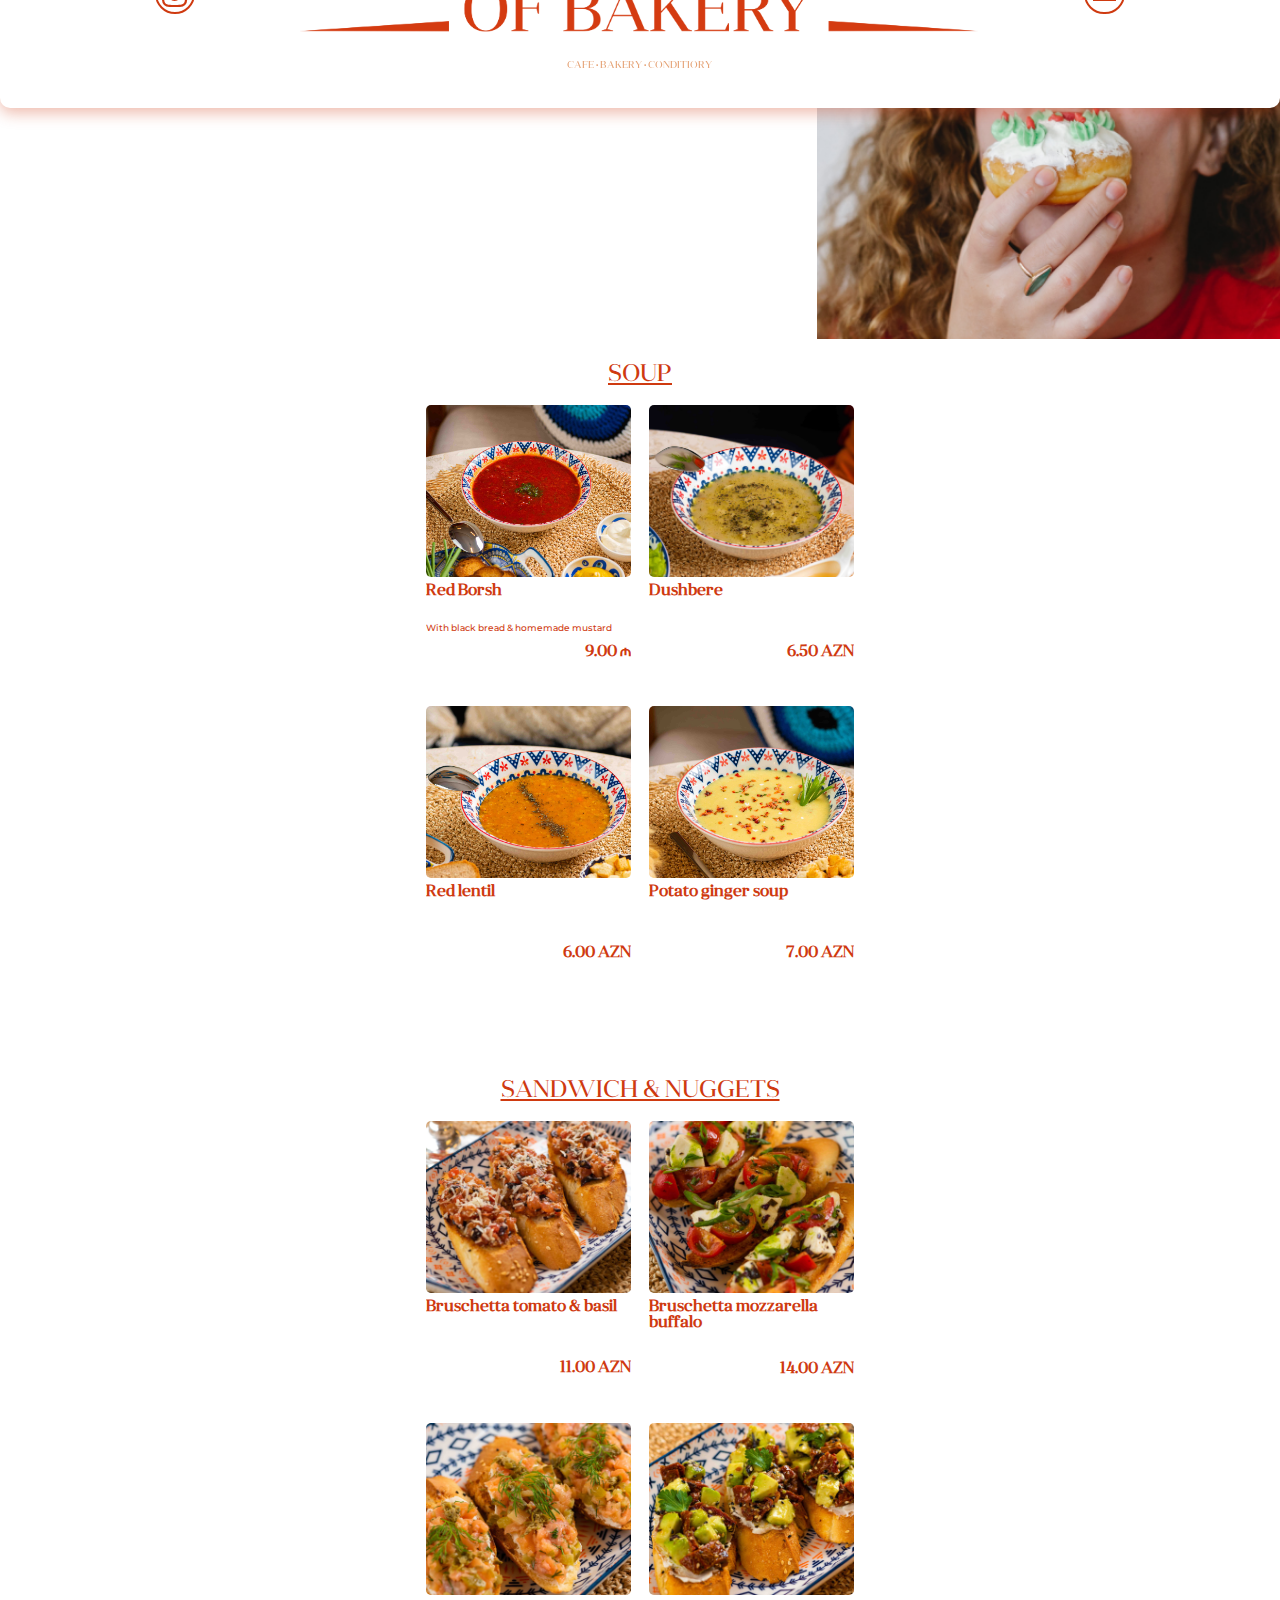
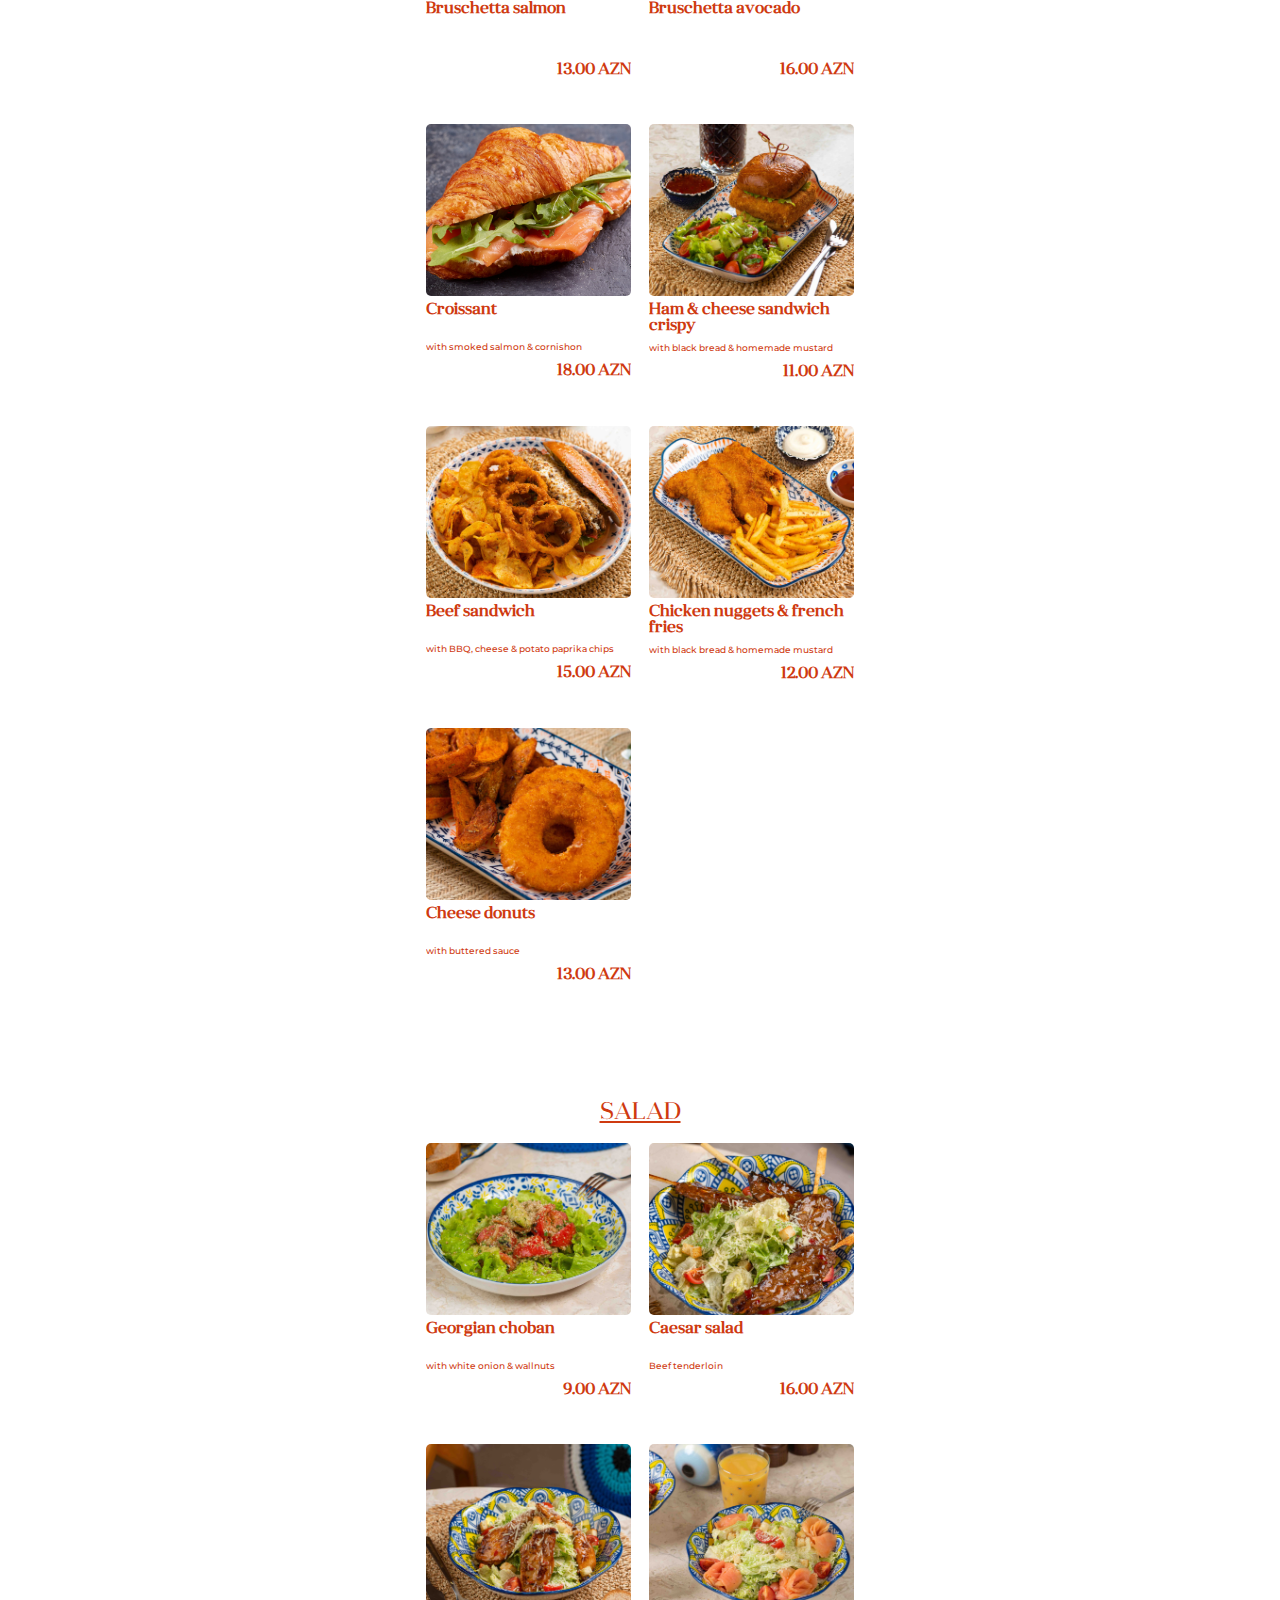
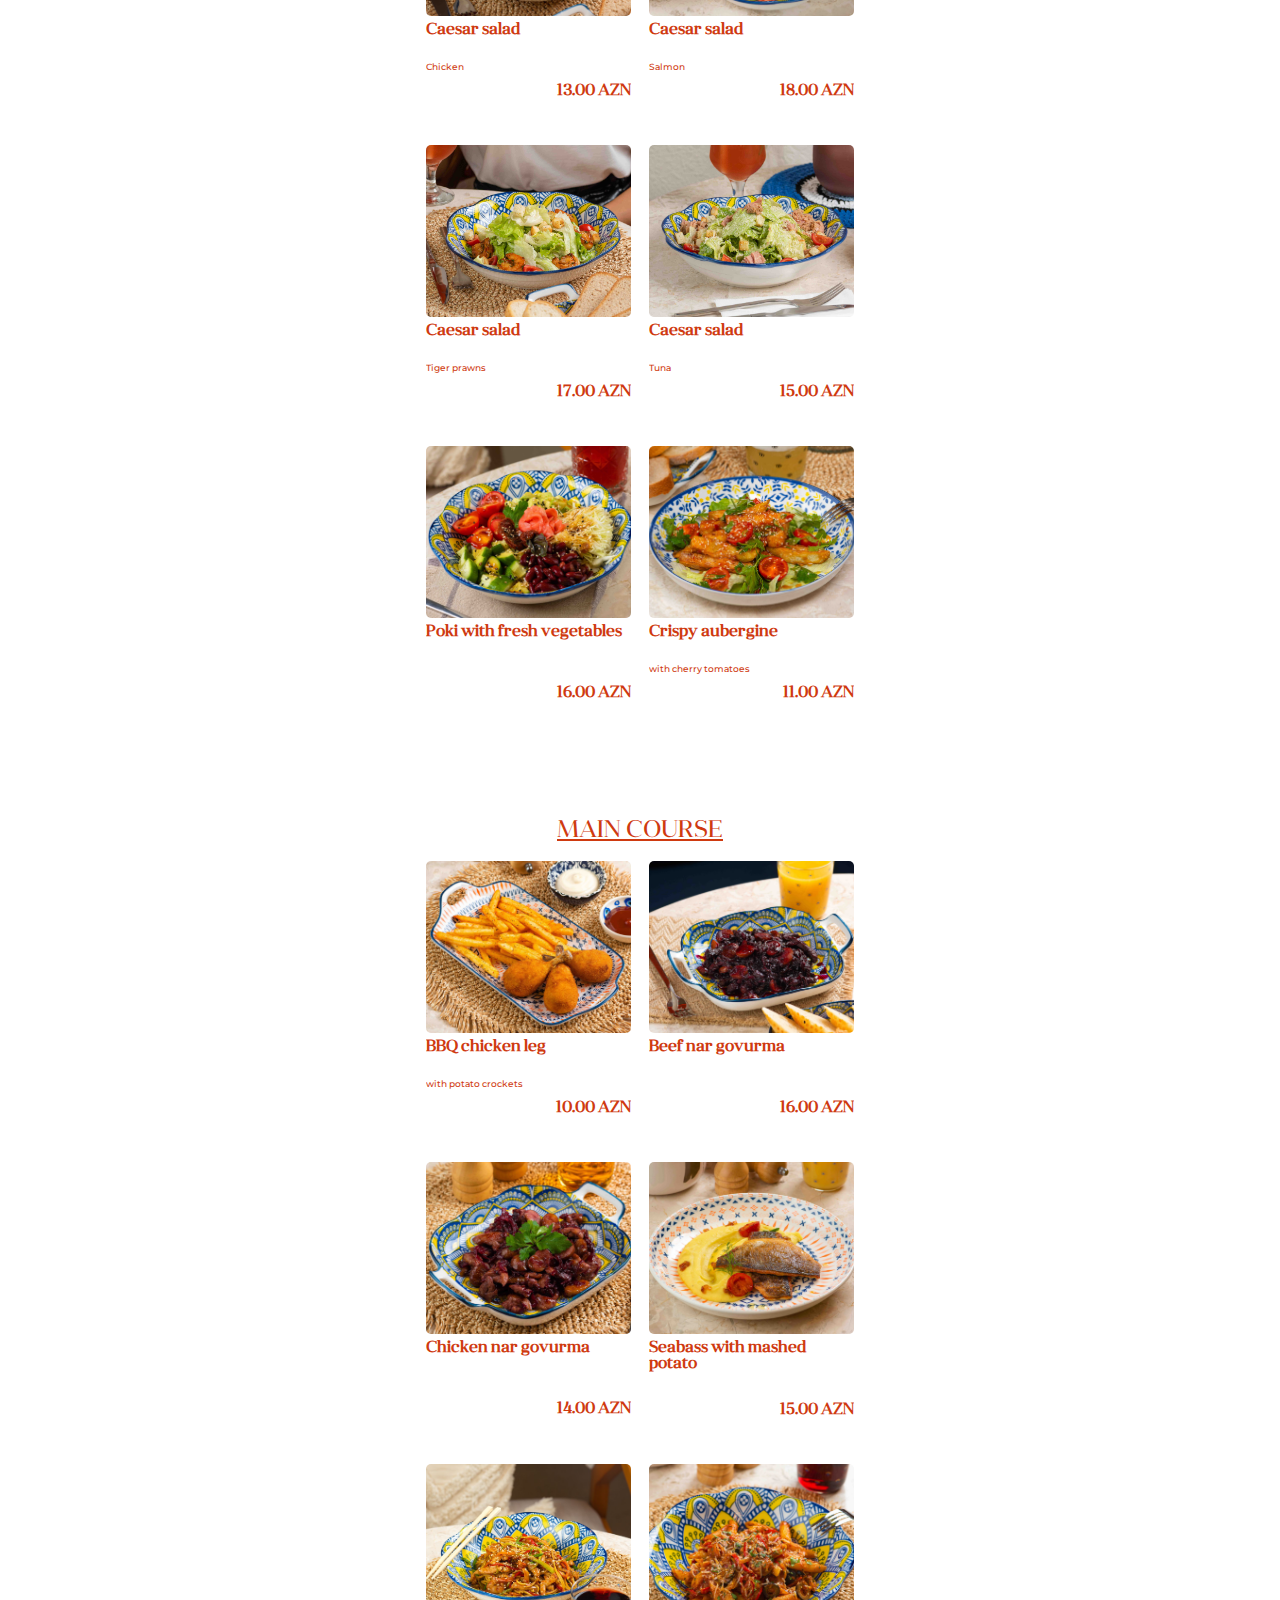
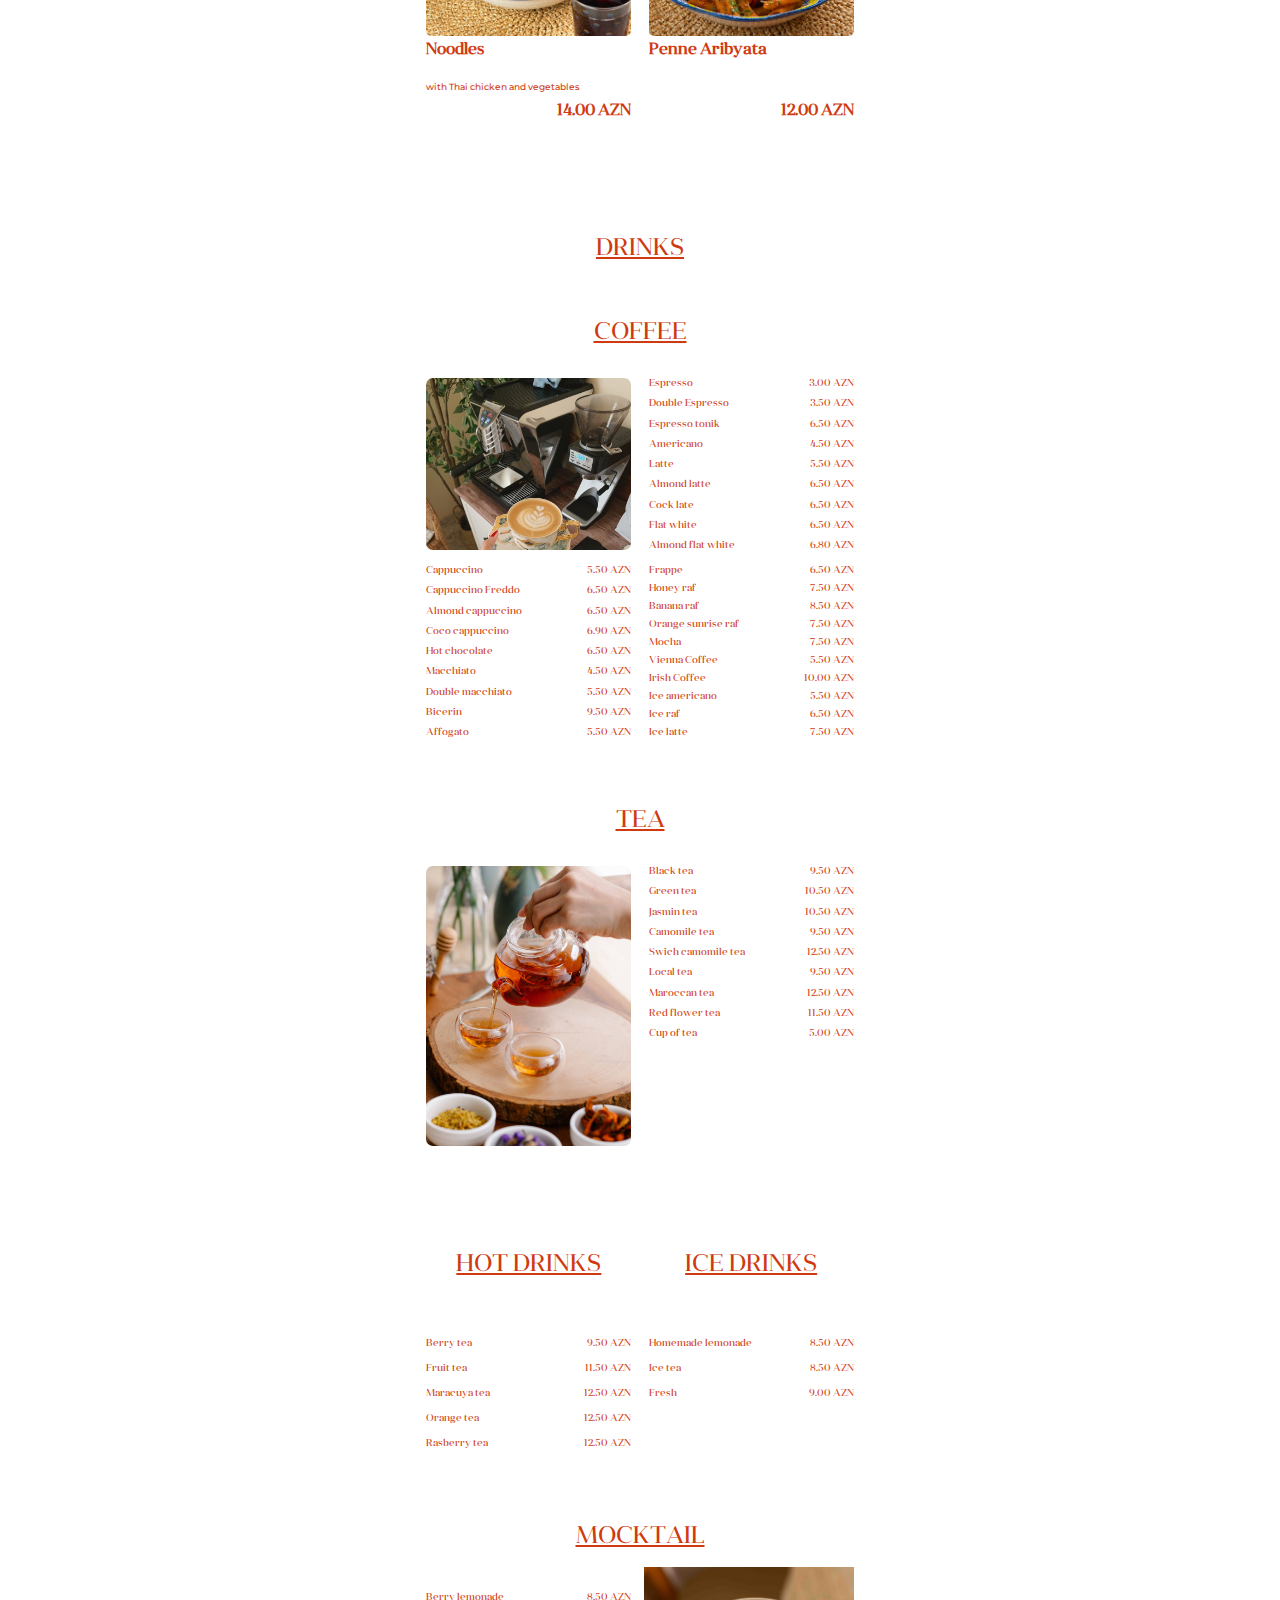
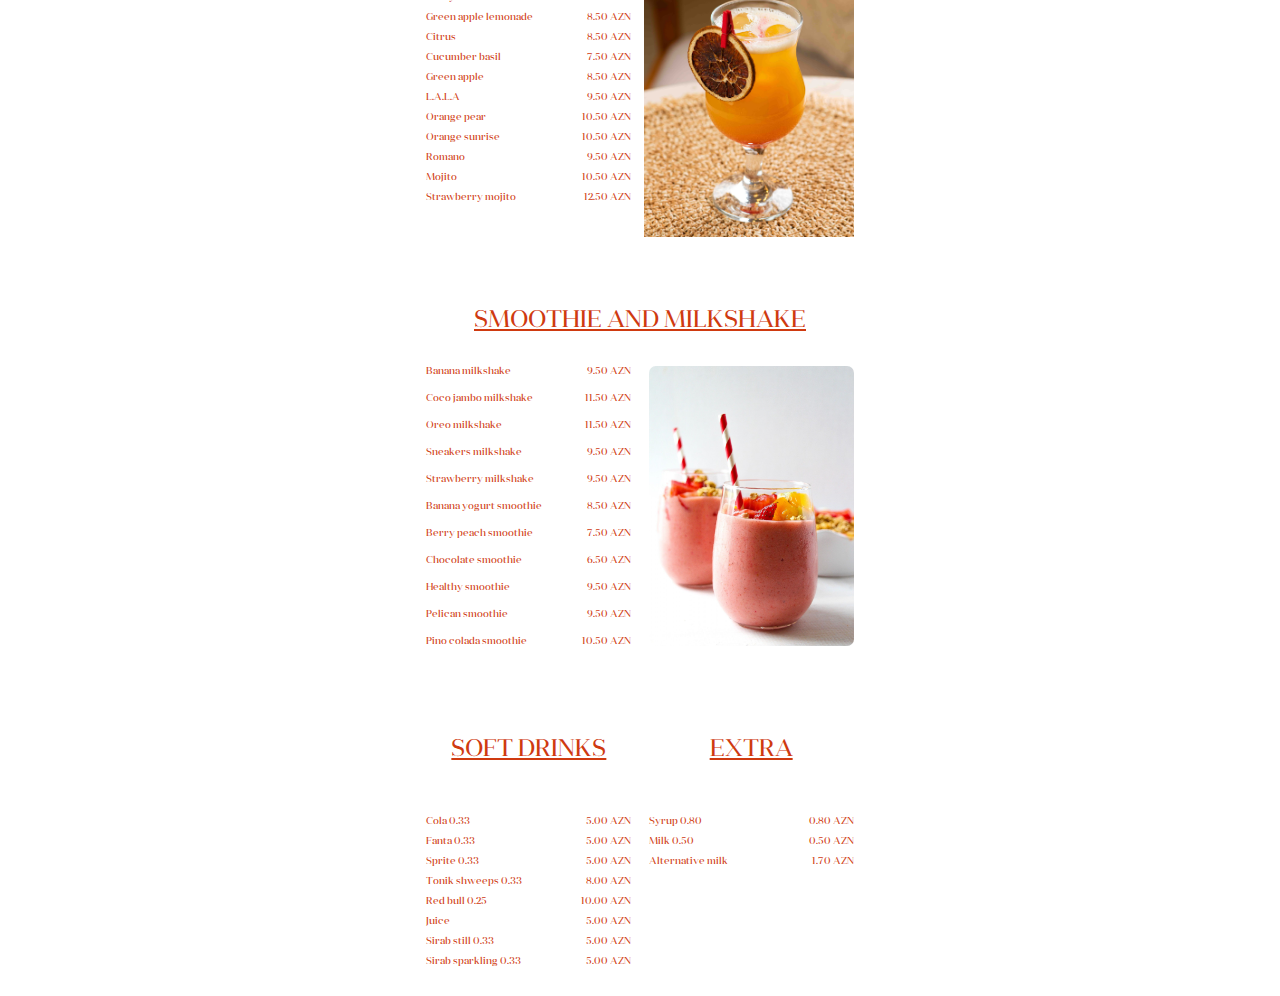
==== en.html @ 56231f62 "фввув" ====
<!DOCTYPE html>
<html lang="en">

<head>
    <meta charset="UTF-8">
    <meta http-equiv="X-UA-Compatible" content="IE=edge">
    <meta name="viewport" content="width=device-width, initial-scale=1.0">
    <title>ministry of bakery</title>

    <script src="https://ajax.googleapis.com/ajax/libs/jquery/3.6.0/jquery.min.js"></script>
    <script src="https://ajax.googleapis.com/ajax/libs/jquery/3.6.0/jquery.min.js"></script>

    <link rel="stylesheet" href="https://cdnjs.cloudflare.com/ajax/libs/font-awesome/4.7.0/css/font-awesome.min.css" />

    <!----main styles------->
    <link rel="stylesheet" href="./style/style.css">

</head>

<body>
    <div class="main_wrapper">
        <!---header navigation---->
        <div class="header__navigation scrollto">
            <nav class="navbar">
                <div class="container">
                    <div class="navbar__wrap">

                        <a href="https://www.instagram.com/ministry_of_bakery_baku/?igshid=YmMyMTA2M2Y%3D" class="logo" id="logo">
                            <i class="fa fa-instagram" aria-hidden="true"></i>
                        </a>
                        <div class="menu" id="menu">
                            <div class="menu__language__block">
                                <div class="menu__language__element">
                                    <a href="./index.html">
                                        <img src="./style/az.svg" alt="">
                                    </a>
                                </div>
                                <div class="menu__language__element">
                                    <a href="./ru.html">
                                        <img src="./style/ru.svg" alt="">
                                    </a>
                                </div>
                                <div class="menu__language__element">
                                    <a href="./en.html">
                                        <img src="./style/en.svg" alt="">
                                    </a>
                                </div>
                            </div>
                            <div class="menu__language__links">
                                <a href="#element1">Soup</a>
                                <a href="#element2">Sandwich & nuggets</a>
                                <a href="#element3">Salad</a>
                                <a href="#element4">Main course</a>
                                <a href="#element5">drinks</a>

                            </div>
                        </div>

                        <div class="main__page__name">
                            <div class="main__page__name_name">
                                <a href="./en.html">
                                    <img src="./style/logo2.png" alt="">
                                </a>
                            </div>
                            <div class="main__page__name_subname">
                                CAFE &#x2022; BAKERY &#x2022; CONDITIORY
                            </div>

                            <div class="main__page__name_arrowleft"></div>
                            <div class="main__page__name_arrowright"></div>
                        </div>


                        <div class="hamb">
                            <div class="hamb__field" id="hamb">
                                <span class="bar"></span> <span class="bar"></span>
                                <span class="bar"></span>
                            </div>
                        </div>
                    </div>
                </div>


            </nav>
            <div class="placeholder"></div>
            <div class="popup" id="popup"></div>
        </div>
        <div class="main__content">
            <!--главная картинка---->
            <div class="main__content__image">
                <img src="./style/main.png" alt="">
            </div>

            <!---блок с продукцией---->
            <div class="main__content__product_container">
                <!----Soup--->
                <section id="" class="product__name">
                    <p>Soup</p>
                    <div id="element1" class="element__yakor"></div>
                </section>
                <!----продукты категорий----->
                <div class="product__elements__wrapper">
                    <!----продукт основной Borsh----->
                    <div class="product__element">
                        <div class="product__element__image product__element__image_1">
                        </div>

                        <div class="product__element__name">
                            <p>Red Borsh</p>
                        </div>
                        <div class="product__element__desc">
                            <p>With black bread & homemade mustard</p>
                        </div>
                        <div class="product__element__price">
                            <p>9.00 ₼</p>
                        </div>
                    </div>

                    <!----продукт основной Dushbere----->
                    <div class="product__element">
                        <div class="product__element__image product__element__image_2">

                        </div>

                        <div class="product__element__name">
                            <p>Dushbere</p>
                        </div>
                        <div class="product__element__desc">
                            <p> </p>
                        </div>
                        <div class="product__element__price">
                            <p>6.50 AZN</p>
                        </div>
                    </div>

                    <!----продукт основной REd lentil----->
                    <div class="product__element">
                        <div class="product__element__image product__element__image_3">

                        </div>

                        <div class="product__element__name">
                            <p>Red lentil
                            </p>
                        </div>
                        <div class="product__element__desc">
                            <p></p>
                        </div>
                        <div class="product__element__price">
                            <p>6.00 AZN</p>
                        </div>
                    </div>

                    <!----продукт основной Potato ginger soup----->
                    <div class="product__element">
                        <div class="product__element__image product__element__image_4">

                        </div>

                        <div class="product__element__name">
                            <p>Potato ginger soup </p>
                        </div>
                        <div class="product__element__desc">
                            <p></p>
                        </div>
                        <div class="product__element__price">
                            <p>7.00 AZN</p>
                        </div>
                    </div>

                </div>
                <!---Sandwich & nuggets--->
                <section id="" class="product__name">
                    <p>Sandwich & nuggets</p>
                    <div id="element2" class="element__yakor"></div>
                </section>
                <!----продукты категорий----->
                <div class="product__elements__wrapper">
                    <!----продукт основной Bruschetta tomato & basil----->
                    <div class="product__element">
                        <div class="product__element__image product__element__image_5">

                        </div>

                        <div class="product__element__name">
                            <p>Bruschetta tomato & basil</p>
                        </div>
                        <div class="product__element__desc">
                            <p></p>
                        </div>
                        <div class="product__element__price">
                            <p>11.00 AZN</p>
                        </div>
                    </div>

                    <!----продукт основной Bruschetta mozzarella buffalo----->
                    <div class="product__element">
                        <div class="product__element__image product__element__image_6">

                        </div>

                        <div class="product__element__name">
                            <p>Bruschetta mozzarella buffalo</p>
                        </div>
                        <div class="product__element__desc">
                            <p></p>
                        </div>
                        <div class="product__element__price">
                            <p>14.00 AZN</p>
                        </div>
                    </div>

                    <!----продукт основной Bruschetta salmon----->
                    <div class="product__element">
                        <div class="product__element__image product__element__image_7">

                        </div>

                        <div class="product__element__name">
                            <p>Bruschetta salmon</p>
                        </div>
                        <div class="product__element__desc">
                            <p></p>
                        </div>
                        <div class="product__element__price">
                            <p>13.00 AZN</p>
                        </div>
                    </div>

                    <!----продукт основной Bruschetta avocado----->
                    <div class="product__element">
                        <div class="product__element__image product__element__image_8">

                        </div>

                        <div class="product__element__name">
                            <p>Bruschetta avocado
                            </p>
                        </div>
                        <div class="product__element__desc">
                            <p></p>
                        </div>
                        <div class="product__element__price">
                            <p>16.00 AZN</p>
                        </div>
                    </div>
                    <!--!--продукт основной Croissant----->
                    <div class="product__element">
                        <div class="product__element__image product__element__image_9">

                        </div>

                        <div class="product__element__name">
                            <p>Croissant
                            </p>
                        </div>
                        <div class="product__element__desc">
                            <p>with smoked salmon & cornishon</p>
                        </div>
                        <div class="product__element__price">
                            <p>18.00 AZN</p>
                        </div>
                    </div>
                    <!----продукт основной Ham & cheese sandwich crispy----->
                    <div class="product__element">
                        <div class="product__element__image product__element__image_10">

                        </div>

                        <div class="product__element__name">
                            <p>Ham & cheese sandwich crispy
                            </p>
                        </div>
                        <div class="product__element__desc">
                            <p>
                                with black bread & homemade mustard
                            </p>
                        </div>
                        <div class="product__element__price">
                            <p>11.00 AZN</p>
                        </div>
                    </div>
                    <!----продукт основной   Beef sandwich----->
                    <div class="product__element">
                        <div class="product__element__image product__element__image_11">

                        </div>

                        <div class="product__element__name">
                            <p>Beef sandwich
                            </p>
                        </div>
                        <div class="product__element__desc">
                            <p>
                                with BBQ, cheese & potato paprika chips
                            </p>
                        </div>
                        <div class="product__element__price">
                            <p>15.00 AZN</p>
                        </div>
                    </div>
                    <!----продукт основной Chicken nuggets & french fries----->
                    <div class="product__element">
                        <div class="product__element__image product__element__image_12">

                        </div>

                        <div class="product__element__name">
                            <p>Chicken nuggets & french fries
                            </p>
                        </div>
                        <div class="product__element__desc">
                            <p>with black bread & homemade mustard</p>
                        </div>
                        <div class="product__element__price">
                            <p>12.00 AZN</p>
                        </div>






                    </div>
                    <!----продукт основной   Cheese donuts----->
                    <div class="product__element">
                        <div class="product__element__image product__element__image_13">

                        </div>

                        <div class="product__element__name">
                            <p>Cheese donuts
                            </p>
                        </div>
                        <div class="product__element__desc">
                            <p>with buttered sauce</p>
                        </div>
                        <div class="product__element__price">
                            <p>13.00 AZN</p>
                        </div>



                    </div>
                </div>

                <!-----Salad-->
                <section id="" class="product__name">
                    <p>Salad</p>
                    <div id="element3" class="element__yakor"></div>
                </section>
                <!----продукты категорий----->
                <div class="product__elements__wrapper">
                    <!----продукт основной Georgian choban----->
                    <div class="product__element">
                        <div class="product__element__image product__element__image_14">

                        </div>

                        <div class="product__element__name">
                            <p>Georgian choban </p>
                        </div>
                        <div class="product__element__desc">
                            <p>with white onion & wallnuts
                            </p>
                        </div>
                        <div class="product__element__price">
                            <p>9.00 AZN</p>
                        </div>
                    </div>

                    <!----продукт основной Caesar salad Beef----->
                    <div class="product__element">
                        <div class="product__element__image product__element__image_15">

                        </div>

                        <div class="product__element__name">
                            <p>Caesar salad </p>
                        </div>
                        <div class="product__element__desc">
                            <p>Beef tenderloin</p>
                        </div>
                        <div class="product__element__price">
                            <p>16.00 AZN</p>
                        </div>
                    </div>

                    <!----продукт основной Caesar salad Chicken 16----->
                    <div class="product__element">
                        <div class="product__element__image product__element__image_16">

                        </div>

                        <div class="product__element__name">
                            <p>Caesar salad</p>
                        </div>
                        <div class="product__element__desc">
                            <p>Chicken</p>
                        </div>
                        <div class="product__element__price">
                            <p>13.00 AZN</p>
                        </div>
                    </div>

                    <!----продукт основной Caesar salad Salmon 17----->
                    <div class="product__element">
                        <div class="product__element__image product__element__image_17">

                        </div>

                        <div class="product__element__name">
                            <p>Caesar salad</p>
                        </div>
                        <div class="product__element__desc">
                            <p>Salmon</p>
                        </div>
                        <div class="product__element__price">
                            <p>18.00 AZN</p>
                        </div>
                    </div>
                    <!----продукт основной Caesar salad Tiger 18----->
                    <div class="product__element">
                        <div class="product__element__image product__element__image_18">

                        </div>

                        <div class="product__element__name">
                            <p>Caesar salad</p>
                        </div>
                        <div class="product__element__desc">
                            <p>Tiger prawns</p>
                        </div>
                        <div class="product__element__price">
                            <p>17.00 AZN</p>
                        </div>
                    </div>
                    <!----продукт основной Caesar salad Tuna 19----->
                    <div class="product__element">
                        <div class="product__element__image product__element__image_19">

                        </div>

                        <div class="product__element__name">
                            <p>Caesar salad</p>
                        </div>
                        <div class="product__element__desc">
                            <p>Tuna</p>
                        </div>
                        <div class="product__element__price">
                            <p>15.00 AZN</p>
                        </div>
                    </div>
                    <!----продукт основной Poki with fresh vegetables 20----->
                    <div class="product__element">
                        <div class="product__element__image product__element__image_20">

                        </div>

                        <div class="product__element__name">
                            <p>Poki with fresh vegetables </p>
                        </div>
                        <div class="product__element__desc">
                            <p></p>
                        </div>
                        <div class="product__element__price">
                            <p>16.00 AZN</p>
                        </div>
                    </div>
                    <!----продукт основной Crispy aubergine 21----->
                    <div class="product__element">
                        <div class="product__element__image product__element__image_21">

                        </div>

                        <div class="product__element__name">
                            <p>Crispy aubergine </p>
                        </div>
                        <div class="product__element__desc">
                            <p>with cherry tomatoes </p>
                        </div>
                        <div class="product__element__price">
                            <p>11.00 AZN</p>
                        </div>
                    </div>


                </div>
                <!----Main course---->
                <section id="" class="product__name">
                    <p>Main course</p>
                    <div id="element4" class="element__yakor"></div>
                </section>
                <!----продукты категорий----->
                <div class="product__elements__wrapper">
                    <!----продукт основной BBQ chicken leg 22----->
                    <div class="product__element">
                        <div class="product__element__image product__element__image_22">

                        </div>

                        <div class="product__element__name">
                            <p>BBQ chicken leg </p>
                        </div>
                        <div class="product__element__desc">
                            <p>with potato crockets
                            </p>
                        </div>
                        <div class="product__element__price">
                            <p>10.00 AZN</p>
                        </div>
                    </div>

                    <!----продукт основной- Beef nar govurma 23---->
                    <div class="product__element">
                        <div class="product__element__image product__element__image_23">

                        </div>

                        <div class="product__element__name">
                            <p>Beef nar govurma</p>
                        </div>
                        <div class="product__element__desc">
                            <p></p>
                        </div>
                        <div class="product__element__price">
                            <p>16.00 AZN</p>
                        </div>
                    </div>

                    <!----продукт основной Chicken nar govurma 24----->
                    <div class="product__element">
                        <div class="product__element__image product__element__image_24">

                        </div>

                        <div class="product__element__name">
                            <p>Chicken nar govurma</p>
                        </div>
                        <div class="product__element__desc">
                            <p></p>
                        </div>
                        <div class="product__element__price">
                            <p>14.00 AZN</p>
                        </div>
                    </div>

                    <!----продукт основной Seabass with mashed potato 25----->
                    <div class="product__element">
                        <div class="product__element__image product__element__image_25">

                        </div>

                        <div class="product__element__name">
                            <p>Seabass with mashed potato</p>
                        </div>
                        <div class="product__element__desc">
                            <p></p>
                        </div>
                        <div class="product__element__price">
                            <p>15.00 AZN</p>
                        </div>
                    </div>


                    <!----продукт основной Thai chicken with noodles 26----->
                    <div class="product__element">
                        <div class="product__element__image product__element__image_26">

                        </div>

                        <div class="product__element__name">
                            <p>Noodles</p>
                        </div>
                        <div class="product__element__desc">
                            <p>with Thai chicken and vegetables</p>
                        </div>
                        <div class="product__element__price">
                            <p>14.00 AZN</p>
                        </div>
                    </div>


                    <!----продукт основной- Thai vegetables with chicken 27---->
                    <div class="product__element">
                        <div class="product__element__image product__element__image_27">

                        </div>

                        <div class="product__element__name">
                            <p>Penne Aribyata
                            </p>
                        </div>
                        <div class="product__element__desc">
                            <p></p>
                        </div>
                        <div class="product__element__price">
                            <p>12.00 AZN</p>
                        </div>
                    </div>



                </div>
                <!----Drinks---->
                <section id="" class="product__name">
                    <p>Drinks</p>
                    <div id="element5" class="element__yakor"></div>
                </section>
                <!----Coffee---->
                <section id="" class="product__name">
                    <p>Coffee</p>
                    <div id="" class="element__yakor"></div>
                </section>
                <!----продукты категорий 2----->
                <div class="product__elements__wrapper">
                    <div class="product__element__coffee product__element__coffee_img product__element__coffee_img3">

                    </div>

                    <div class="product__element__coffee">
                        <div class="product__element__coffee__desc">
                            <p>Espresso</p>

                            <p>3.00 AZN</p>
                        </div>
                        <div class="product__element__coffee__desc">
                            <p> Double Espresso </p>

                            <p>3.50 AZN</p>
                        </div>
                        <div class="product__element__coffee__desc">
                            <p>Espresso tonik </p>

                            <p> 6.50 AZN</p>
                        </div>
                        <div class="product__element__coffee__desc">
                            <p> Americano</p>

                            <p>4.50 AZN</p>
                        </div>
                        <div class="product__element__coffee__desc">
                            <p>Latte</p>

                            <p>5.50 AZN</p>
                        </div>
                        <div class="product__element__coffee__desc">
                            <p> Almond latte </p>

                            <p>6.50 AZN</p>
                        </div>
                        <div class="product__element__coffee__desc">
                            <p>Cock late </p>

                            <p> 6.50 AZN</p>
                        </div>
                        <div class="product__element__coffee__desc">
                            <p>Flat white </p>

                            <p> 6.50 AZN</p>
                        </div>
                        <div class="product__element__coffee__desc">
                            <p> Almond flat white </p>

                            <p> 6.80 AZN</p>
                        </div>
                    </div>

                    <div class="product__element__coffee">
                        <div class="product__element__coffee__desc">
                            <p>Cappuccino </p>

                            <p>5.50 AZN</p>
                        </div>
                        <div class="product__element__coffee__desc">
                            <p>Cappuccino Freddo </p>

                            <p>6.50 AZN</p>
                        </div>
                        <div class="product__element__coffee__desc">
                            <p>Almond cappuccino </p>

                            <p> 6.50 AZN</p>
                        </div>
                        <div class="product__element__coffee__desc">
                            <p> Coco cappuccino </p>

                            <p>6.90 AZN</p>
                        </div>
                        <div class="product__element__coffee__desc">
                            <p>Hot chocolate </p>

                            <p>6.50 AZN</p>
                        </div>
                        <div class="product__element__coffee__desc">
                            <p>Macchiato </p>

                            <p> 4.50 AZN</p>
                        </div>
                        <div class="product__element__coffee__desc">
                            <p>Double macchiato </p>

                            <p> 5.50 AZN</p>
                        </div>
                        <div class="product__element__coffee__desc">
                            <p>Bicerin </p>

                            <p> 9.50 AZN</p>
                        </div>
                        <div class="product__element__coffee__desc">
                            <p> Affogato </p>

                            <p> 5.50 AZN</p>
                        </div>
                    </div>
                    <div class="product__element__coffee">
                        <div class="product__element__coffee__desc">
                            <p> Frappe </p>

                            <p>6.50 AZN</p>
                        </div>
                        <div class="product__element__coffee__desc">
                            <p>Honey raf </p>

                            <p>7.50 AZN</p>
                        </div>
                        <div class="product__element__coffee__desc">
                            <p>
                                Banana raf </p>

                            <p>8.50 AZN</p>
                        </div>
                        <div class="product__element__coffee__desc">
                            <p>Orange sunrise raf </p>

                            <p>7.50 AZN</p>
                        </div>
                        <div class="product__element__coffee__desc">
                            <p>Mocha </p>

                            <p>7.50 AZN</p>
                        </div>
                        <div class="product__element__coffee__desc">
                            <p>Vienna Coffee </p>

                            <p>5.50 AZN</p>
                        </div>
                        <div class="product__element__coffee__desc">
                            <p>Irish Coffee</p>

                            <p>10.00 AZN </p>
                        </div>
                        <div class="product__element__coffee__desc">
                            <p>Ice americano </p>

                            <p>5.50 AZN </p>
                        </div>
                        <div class="product__element__coffee__desc">
                            <p>
                                Ice raf </p>

                            <p>6.50 AZN</p>
                        </div>
                        <div class="product__element__coffee__desc">
                            <p>Ice latte </p>

                            <p>7.50 AZN</p>
                        </div>
                    </div>
                </div>

                <!------Tee-------->
                <section id="" class="product__name">
                    <p>Tea</p>
                    <div id="" class="element__yakor"></div>
                </section>
                <!----продукты категорий 2----->
                <div class="product__elements__wrapper">
                    <div class="product__element__coffee product__element__coffee_img product__element__coffee_img4">

                    </div>

                    <div class="product__element__coffee">
                        <div class="product__element__coffee__desc">
                            <p>Black tea</p>

                            <p>9.50 AZN</p>
                        </div>
                        <div class="product__element__coffee__desc">
                            <p>Green tea</p>

                            <p>10.50 AZN</p>
                        </div>
                        <div class="product__element__coffee__desc">
                            <p>Jasmin tea</p>

                            <p>10.50 AZN</p>
                        </div>
                        <div class="product__element__coffee__desc">
                            <p>Camomile tea</p>

                            <p>9.50 AZN</p>
                        </div>
                        <div class="product__element__coffee__desc">
                            <p>Swich camomile tea</p>

                            <p>12.50 AZN</p>
                        </div>
                        <div class="product__element__coffee__desc">
                            <p>Local tea</p>

                            <p>9.50 AZN</p>
                        </div>
                        <div class="product__element__coffee__desc">
                            <p>Maroccan tea</p>

                            <p>12.50 AZN</p>
                        </div>
                        <div class="product__element__coffee__desc">
                            <p>Red flower tea</p>

                            <p>11.50 AZN</p>
                        </div>
                        <div class="product__element__coffee__desc">
                            <p>Cup of tea</p>

                            <p>5.00 AZN</p>
                        </div>
                    </div>
                </div>


                <!----Hot drinks Ice drinks---->
                <section id="" class="product__name">
                    <div id="" class="element__yakor"></div>
                </section>
                <!----продукты категорий 2----->
                <div class="product__elements__wrapper">
                    <div class="product__elelement__drinks">
                        <div class="product__elelement__drinks__name">
                            Hot drinks
                        </div>

                        <div class="product__elelement__drinks__desc">
                            <p> Berry tea </p>

                            <p>9.50 AZN</p>
                        </div>
                        <div class="product__elelement__drinks__desc">
                            <p>Fruit tea</p>

                            <p>11.50 AZN</p>
                        </div>
                        <div class="product__elelement__drinks__desc">
                            <p>Maracuya tea</p>

                            <p>12.50 AZN</p>
                        </div>
                        <div class="product__elelement__drinks__desc">
                            <p>Orange tea </p>

                            <p>12.50 AZN</p>
                        </div>
                        <div class="product__elelement__drinks__desc">
                            <p>Rasberry tea </p>

                            <p>12.50 AZN</p>
                        </div>
                    </div>
                    <div class="product__elelement__drinks">
                        <div class="product__elelement__drinks__name">
                            Ice drinks
                        </div>
                        <div class="product__elelement__drinks__desc">
                            <p> Homemade lemonade </p>
                            <p>8.50 AZN</p>
                        </div>
                        <div class="product__elelement__drinks__desc">
                            <p>Ice tea</p>
                            <p>8.50 AZN</p>
                        </div>
                        <div class="product__elelement__drinks__desc">
                            <p>Fresh</p>
                            <p>9.00 AZN</p>
                        </div>
                    </div>

                </div>

                <!----Mocktail---->
                <section id="" class="product__name">
                    <p>Mocktail</p>
                    <div id="" class="element__yakor"></div>
                </section>
                <!----продукты категорий 2----->
                <div class="product__elements__wrapper">
                    <div class="product__element__coffee product__element__coffee2">
                        <div class="product__elelement__drinks__desc">
                            <p>Berry lemonade </p>

                            <p>8.50 AZN</p>
                        </div>
                        <div class="product__elelement__drinks__desc">
                            <p>Green apple lemonade </p>

                            <p>8.50 AZN</p>
                        </div>
                        <div class="product__elelement__drinks__desc">
                            <p>Citrus </p>

                            <p>8.50 AZN</p>
                        </div>
                        <div class="product__elelement__drinks__desc">
                            <p>Cucumber basil </p>

                            <p>7.50 AZN</p>
                        </div>
                        <div class="product__elelement__drinks__desc">
                            <p>Green apple</p>

                            <p>8.50 AZN</p>
                        </div>
                        <div class="product__elelement__drinks__desc">
                            <p> L.A.L.A </p>

                            <p> 9.50 AZN</p>
                        </div>
                        <div class="product__elelement__drinks__desc">
                            <p>Orange pear</p>

                            <p>10.50 AZN</p>
                        </div>
                        <div class="product__elelement__drinks__desc">
                            <p> Orange sunrise</p>

                            <p> 10.50 AZN</p>
                        </div>
                        <div class="product__elelement__drinks__desc">
                            <p>Romano</p>

                            <p>9.50 AZN</p>
                        </div>
                        <div class="product__elelement__drinks__desc">
                            <p> Mojito</p>

                            <p> 10.50 AZN</p>
                        </div>
                        <div class="product__elelement__drinks__desc">
                            <p> Strawberry mojito </p>

                            <p>12.50 AZN</p>
                        </div>
                    </div>
                    <div  class="product__element__moktail moktail">

                    </div>

                </div>
                <!----Smoothie and milkshake---->
                <section id="" class="product__name">
                    <p>Smoothie and milkshake</p>
                    <div id="" class="element__yakor"></div>
                </section>


                <!----продукты категорий 2----->
                <div class="product__elements__wrapper">
                    <div class=" product__element__coffee product__element__coffee3 ">
                        <div class="product__element__coffee__desc">
                            <p>Banana milkshake </p>

                            <p>9.50 AZN</p>
                        </div>
                        <div class="product__element__coffee__desc">
                            <p>Coco jambo milkshake </p>

                            <p>11.50 AZN</p>
                        </div>
                        <div class="product__element__coffee__desc">
                            <p>Oreo milkshake </p>

                            <p>11.50 AZN</p>
                        </div>
                        <div class="product__element__coffee__desc">
                            <p>Sneakers milkshake</p>

                            <p>9.50 AZN</p>
                        </div>
                        <div class="product__element__coffee__desc">
                            <p>Strawberry milkshake</p>

                            <p>9.50 AZN</p>
                        </div>
                        <div class="product__element__coffee__desc">
                            <p>Banana yogurt smoothie </p>

                            <p>8.50 AZN</p>
                        </div>
                        <div class="product__element__coffee__desc">
                            <p>Berry peach smoothie</p>

                            <p>7.50 AZN</p>
                        </div>
                        <div class="product__element__coffee__desc">
                            <p>Chocolate smoothie</p>

                            <p>6.50 AZN</p>
                        </div>
                        <div class="product__element__coffee__desc">
                            <p>Healthy smoothie </p>

                            <p>9.50 AZN</p>
                        </div>
                        <div class="product__element__coffee__desc">
                            <p>Pelican smoothie </p>

                            <p>9.50 AZN</p>
                        </div>
                        <div class="product__element__coffee__desc">
                            <p>Pino colada smoothie </p>

                            <p>10.50 AZN</p>
                        </div>
                    </div>
                    <div class="product__element__coffee product__element__coffee_img product__element__coffee_img4 product__element__coffee_img5">

                    </div>
                </div>


                <!----Soft drinks / Extra---->
                <section id="" class="product__name">
                    <div id="" class="element__yakor"></div>
                </section>
                <!----продукты категорий 2----->
                <div class="product__elements__wrapper">

                    <div class="product__elements__additional">
                        <div class="product__elements__additional__name">
                            Soft drinks
                        </div>

                        <div class="product__elements__additional__desc">
                            <p> Cola 0.33 </p>

                            <p>5.00 AZN</p>
                        </div>
                        <div class="product__elements__additional__desc">
                            <p>Fanta 0.33 </p>

                            <p> 5.00 AZN</p>
                        </div>
                        <div class="product__elements__additional__desc">
                            <p>Sprite 0.33 </p>

                            <p>5.00 AZN</p>
                        </div>
                        <div class="product__elements__additional__desc">
                            <p>Tonik shweeps 0.33 </p>

                            <p> 8.00 AZN</p>
                        </div>
                        <div class="product__elements__additional__desc">
                            <p>Red bull 0.25 </p>

                            <p> 10.00 AZN</p>
                        </div>
                        <div class="product__elements__additional__desc">
                            <p>Juice </p>

                            <p> 5.00 AZN</p>
                        </div>
                        <div class="product__elements__additional__desc">
                            <p>Sirab still 0.33 </p>

                            <p> 5.00 AZN</p>
                        </div>
                        <div class="product__elements__additional__desc">
                            <p>Sirab sparkling 0.33 </p>

                            <p> 5.00 AZN</p>
                        </div>
                    </div>


                    <div class="product__elements__additional">
                        <div class="product__elements__additional__name">
                            Extra
                        </div>
                        <div class="product__elements__additional__desc">
                            <p>Syrup 0.80</p>

                            <p>0.80 AZN</p>
                        </div>
                        <div class="product__elements__additional__desc">
                            <p>Milk 0.50</p>

                            <p>0.50 AZN</p>
                        </div>
                        <div class="product__elements__additional__desc">
                            <p>Alternative milk</p>


                            <p>1.70 AZN</p>
                        </div>




                    </div>

                </div>

                <script src="./js/script.js"></script>
</body>

</html>
---- style/style.css ----
@import url("https://fonts.googleapis.com/css2?family=Montserrat:wght@100;200;300;400&display=swap");
@import url("https://fonts.googleapis.com/css2?family=Allison&family=Montserrat:wght@100;200;300;400&display=swap");

@font-face {
  font-family: "Angelica Pro Display";
  src: url("../Anglecia-Pro-Display.otf") format("opentype");
}

* {
  padding: 0;
  margin: 0;
  border: 0;
}

*,
*:before,
*:after {
  -moz-box-sizing: border-box;
  -webkit-box-sizing: border-box;
  box-sizing: border-box;
}

:focus,
:active {
  outline: none;
}

a:focus,
a:active {
  outline: none;
}

nav,
footer,
header,
aside {
  display: block;
}

html,
body {
  height: 100%;
  width: 100%;
  font-size: 100%;
  line-height: 1;
  font-size: 14px;
  -ms-text-size-adjust: 100%;
  -moz-text-size-adjust: 100%;
  -webkit-text-size-adjust: 100%;
  font-family: "Angelica Pro Display";
}
html {
  scroll-behavior: smooth;
}

body.lock {
  overflow: hidden;
  background-color: #e3e3e3;
}

input,
button,
textarea {
  font-family: inherit;
}

input::-ms-clear {
  display: none;
}

button {
  cursor: pointer;
}

button::-ms-focus-inner {
  padding: 0;
  border: 0;
}

a,
a:visited {
  text-decoration: none;
}

a:hover {
  text-decoration: none;
}

ul li {
  list-style: none;
}

img {
  vertical-align: top;
}

h1,
h2,
h3,
h4,
h5,
h6 {
  font-size: inherit;
  font-weight: 400;
}

.main__content {
  max-width: 450px;
  margin: 0 auto;
  margin-top: 100px;
  overflow: hidden;
  background-color: #fff;
}

.header__navigation {
  width: 100%;
}

.menu__page__wrapper {
  width: 100%;
  min-height: 100vh;
}
.menu__page__content {
  margin: 50px;

  box-shadow: 0px 4px 4px rgba(255, 102, 54, 0.15);
  border-radius: 14px;
  padding: 30px;
  display: flex;
  align-items: center;
  justify-content: center;
  flex-direction: column;
}
.menu__page__block {
  width: 100%;
  
}
.menu__page__block a {

  display: flex;

  align-items: center;
  padding: 33px 10px;

}
.menu__page__border{
  border-top: 0.5px solid rgb(207, 58, 16, 0.2);
  border-bottom: 0.5px solid rgb(207, 58, 16, 0.2);
}
.menu__page__block__img {
  width: 37px;
  height: 37px;
}
.menu__page__block__img img{
  width: 100%;
}
.menu__page__block__text {
  margin-left: 20px;
  height: 20px;
color: #CF3A10;
font-size: 17px;
font-weight: 400;
line-height: 20px;
letter-spacing: 0em;
text-align: left;

} 

.container {
  width: 100%;
  max-width: 1000px;
  margin: 0 auto;
  height: 100%;
  padding: 0 15px;
  display: flex;
  flex-direction: column;
  justify-content: flex-end;
}

.navbar {
  position: fixed;
  left: 0;
  top: 0;
  width: 100%;
  height: 70px;
  background: #fff;

  z-index: 120;
}

.navbar__wrap {
  display: flex;
  justify-content: space-between;
  align-items: center;
}

.hamb {
  display: none;
}

.popup {
  display: none;
}

.logo {
  display: block;
  width: 40px;
  height: 40px;
  font-size: 30px;
  color: rgb(207, 58, 16);
  display: flex;
  align-items: center;
  border: 2px solid rgb(207, 58, 16);
  justify-content: center;
  border-radius: 50%;
}

.navbar__wrap .menu {
  display: none;
}

.hamb {
  display: flex;
  align-items: center;
}

.hamb__field {
  padding: 7px 7px;
  cursor: pointer;
  border: 2px solid #cf3a10;
  border-radius: 60px;
}

.bar {
  display: block;
  width: 23px;
  height: 2px;
  margin: 4px auto;
  background-color: #cf3a10;
  transition: 0.2s;
}

.popup {
  position: fixed;
  top: 99px;
  top: -88%;
  width: 100%;
  height: 100%;
  background-color: #fff;
  z-index: 100;
  display: flex;
  transition: 0.3s;

  box-shadow: rgba(207, 58, 16, 0.35) 0px 5px 15px;
  border-radius: 0px 0px 10px 10px;
}

.popup.open {
  top: 48px;
  z-index: 110;
}

.popup .menu {
  width: 100%;
  height: 100%;
  display: flex;
  flex-direction: column;
  align-items: center;
  justify-content: start;
  padding: 50px 0;
  overflow: auto;
}

.popup .menu > li {
  width: 100%;
}

.popup .menu > li > a {
  width: 100%;
  display: flex;
  justify-content: center;
  padding: 20px 0;
  font-size: 20px;
  font-weight: bold;
  color: #3f3f3f;
}

.popup .menu > li > a:hover {
  background-color: rgba(122, 82, 179, 0.1);
}

.hamb__field.active .bar:nth-child(2) {
  opacity: 0;
}

.hamb__field.active .bar:nth-child(1) {
  transform: translateY(5px) rotate(45deg);
}

.hamb__field.active .bar:nth-child(3) {
  transform: translateY(-7px) rotate(-45deg);
}

body.noscroll {
  overflow: hidden;
}
.navigation__login {
  align-items: center;
}
.menu__language__block {
  display: flex;
  width: 40%;
  margin: 0 auto;
  justify-content: space-between;
}

.menu__language__element {
}

.menu__language__element img {
  filter: drop-shadow(0rem 0rem 0.2rem rgba(207, 58, 16, 0.4));
}

.menu__language__links {
  margin-top: 10px;
  width: 80%;
  display: flex;
  flex-direction: column;
}

.menu__language__links a {
  margin-top: 1.2em;
  font-size: 17px;
  font-weight: 400;
  line-height: 20px;
  letter-spacing: 0em;
  text-transform: uppercase;
  color: #cf3a10;
  text-decoration: underline;
}
.main__page__name {
  width: 70%;
  margin: 0 auto;
  display: flex;
  flex-direction: column;
  align-items: center;
  justify-content: center;
}
.main__page__name_name img {
  width: 100%;
}
.main__page__name_subname {
  color: #e5a275;
  font-size: 10px;
  font-weight: 400;
  text-align: center;
}

.main__content__image {
  width: 100%;
  height: 350px;
  display: flex;
  align-items: center;
  justify-content: center;
  overflow: hidden;

  position: absolute;
  top: -11px;
}

.main__content__image img {
  height: 100%;
}

.main__content__product_container {
  width: 100%;
  margin-top: 221px;
}

.product__name {
  padding-top: 40px;
  width: 100%;
  text-align: center;
  color: #cf3a10;
  text-transform: uppercase;
  font-size: 24px;

  text-decoration: underline;
  padding-bottom: 20px;
  position: relative;
}
.element__yakor {
  position: absolute;
  top: -100px;
}
.product__elements__wrapper {
  width: 95%;
  margin: 0 auto;
  display: flex;
  flex-wrap: wrap;
  justify-content: space-between;
  margin-bottom: 30px;
}

.product__element {
  width: 48%;
  overflow: hidden;

  display: flex;
  flex-direction: column;
  margin-bottom: 3em;
}

.product__element__image {
  height: 172px;
  width: 100%;
  overflow: hidden;
  border-radius: 5px;


  background-image: url("./main2.png");
  background-position: center;
  background-repeat: no-repeat;
  background-size: 110%;
  display: flex;
  align-items: center;
  justify-content: center;
}

/***? *********************************/
/***? *********************************/
/***? *********************************/
.product__element__image_1 {
  background-image: url("./imgs/1.jpg");
}
.product__element__image_2 {
  background-image: url("./imgs/2.jpg");
}
.product__element__image_3 {
  background-image: url("./imgs/3.jpg");
}
.product__element__image_4 {
  background-image: url("./imgs/4.jpg");
}
.product__element__image_5 {
  background-image: url("./imgs/5.jpg");
}
.product__element__image_6 {
  background-image: url("./imgs/6.jpg");
}
.product__element__image_7 {
  background-image: url("./imgs/7.jpg");
}
.product__element__image_8 {
  background-image: url("./imgs/8.jpg");
}
.product__element__image_9 {
  background-image: url("./imgs/9.jpg");
}

.product__element__image_10 {
  background-image: url("./imgs/10.jpg");
}
.product__element__image_11 {
  background-image: url("./imgs/11.jpg");
}
.product__element__image_12 {
  background-image: url("./imgs/12.jpg");
}
.product__element__image_13 {
  background-image: url("./imgs/13.jpg");
}
.product__element__image_14 {
  background-image: url("./imgs/14.jpg");
}

.product__element__image_15 {
  background-image: url("./imgs/15.jpg");
}
.product__element__image_16 {
  background-image: url("./imgs/16.jpg");
}
.product__element__image_17 {
  background-image: url("./imgs/17.jpg");
}
.product__element__image_18 {
  background-image: url("./imgs/18.jpg");
}
.product__element__image_19 {
  background-image: url("./imgs/19.jpg");
}
.product__element__image_20 {
  background-image: url("./imgs/20.jpg");
}
.product__element__image_21 {
  background-image: url("./imgs/21.jpg");
}
.product__element__image_22 {
  background-image: url("./imgs/22.jpg");
}
.product__element__image_23 {
  background-image: url("./imgs/23.jpg");
}
.product__element__image_24 {
  background-image: url("./imgs/24.jpg");
}
.product__element__image_25 {
  background-image: url("./imgs/25.jpg");
}
.product__element__image_26 {
  background-image: url("./imgs/26.jpg");
}
.product__element__image_27 {
  background-image: url("./imgs/Penne\ Arrabbiata\ .jpg");
}

/***? *********************************/
/***? *********************************/
.product__element__image img {
  height: 100%;
}

.product__element__name {
  margin-top: 5px;
  color: #cf3a10;
  font-weight: 600;
  margin-bottom: 5px;
  font-size: 16px;
}
.product__element__name p {
  display: block;
  min-height: 31px;
}

.product__element__desc {
  margin-top: 5px;
  color: #cf3a10;
  font-weight: 500;
  margin-bottom: 5px;
  font-size: 9px;
  font-family: "Montserrat", sans-serif;
}
.product__element__desc p {
  display: block;
  min-height: 10px;
}
.product__element__price {
  width: 100%;
  text-align: right;
  margin-top: 5px;
  color: #cf3a10;
  font-weight: 600;
  margin-bottom: 5px;
  font-size: 16px;
}
.product__element__coffee {
}
.placeholder {
  width: 100%;
  height: 0px;

  box-shadow: rgba(207, 58, 16, 0.35) 0px 5px 15px;
  border-radius: 0px 0px 10px 10px;
  z-index: 110;

  position: absolute;
  top: 10%;
}
.product__elements__wrapper {
  display: flex;
  flex-wrap: wrap;
  justify-content: space-between;
}
.product__element__coffee {
  width: 48%;
  height: 172px;

  margin-top: 15px;

  display: flex;
  flex-direction: column;
  justify-content: space-between;
}
.product__element__coffee2 {
  height: 210px;
}
.product__element__coffee2 .product__elelement__drinks__desc {
  margin-top: 10px;

  width: 100%;
  display: flex;
  justify-content: space-between;
}

.product__element__coffee_img {
  border-radius: 7px;
  overflow: hidden;
  background-image: url("./imgs/UAP_3086\ копия.jpg");
}
.product__element__coffee_img2 {
  height: 250px;
}
.product__element__coffee__desc {
  color: #cf3a10;
  font-size: 10px;
  display: flex;
  justify-content: space-between;
}
.product__element__coffee3 {
  height: 280px;
}
.product__element__coffee_img4 {
  height: 280px;
}
.product__elements__wrapper {
}
.product__elelement__drinks {
  width: 48%;
  height: 202px;

  margin-top: 15px;

  display: flex;
  flex-direction: column;
}
.product__elelement__drinks__name {
  width: 100%;
  text-align: center;
  color: #cf3a10;
  text-transform: uppercase;
  font-size: 24px;
  text-decoration: underline;
  padding-bottom: 20px;
  position: relative;
  height: 72px;
}
.product__elelement__drinks__desc {
  color: #cf3a10;
  font-size: 10px;
  display: flex;
  justify-content: space-between;
  margin-top: 15px;
}
.product__elements__additional {
  width: 48%;
}
.product__elements__additional__name {
  width: 100%;
  text-align: center;
  color: #cf3a10;
  text-transform: uppercase;
  font-size: 24px;
  text-decoration: underline;
  padding-bottom: 20px;
  position: relative;
  height: 70px;
}
.product__elements__additional__desc {
  color: #cf3a10;
  font-size: 10px;
  display: flex;
  justify-content: space-between;
  margin-top: 10px;
}
.product__element__coffee_img3 {
  background-image: url("./imgs/coffee.jpg");
  background-size: cover;
}
.product__element__coffee_img4 {
  background-image: url("./imgs/pexels-anna-pou-8330242.jpg");
  background-size: cover;
  background-position: center;
  background-repeat: no-repeat;
}
.product__element__coffee_img5 {
  background-image: url("./imgs/edef3949ff30f587fb7219ca26898629.jpg");
  background-size: cover;
  background-position: center;
  background-repeat: no-repeat;
}
.product__element__moktail {
  height: 270px;
  width: 49%;
  background-color: red;
}
.moktail {
  background-image: url("./imgs/moktail.jpg");
  background-size: cover;
  background-position: center;
  background-repeat: no-repeat;
}
.product__element__coffee__desc {
  display: flex;
  justify-content: space-between;
}
.product__element__coffee__desc p:nth-child(1) {
  width: calc(100% - 50px);
}
.product__element__coffee__desc p:nth-child(2) {
  width: 50px;
  text-align: right;
}

.product__elelement__drinks__desc {
  display: flex;
  justify-content: space-between;
}
.product__elelement__drinks__desc p:nth-child(1) {
  width: calc(100% - 50px);
}
.product__elelement__drinks__desc p:nth-child(2) {
  width: 50px;
  text-align: right;
}

@media only screen and (max-width: 350px) {
  .product__element__image {
    height: 140px;
  }
  .main__page__name_name img {
    width: 100%;
  }
}
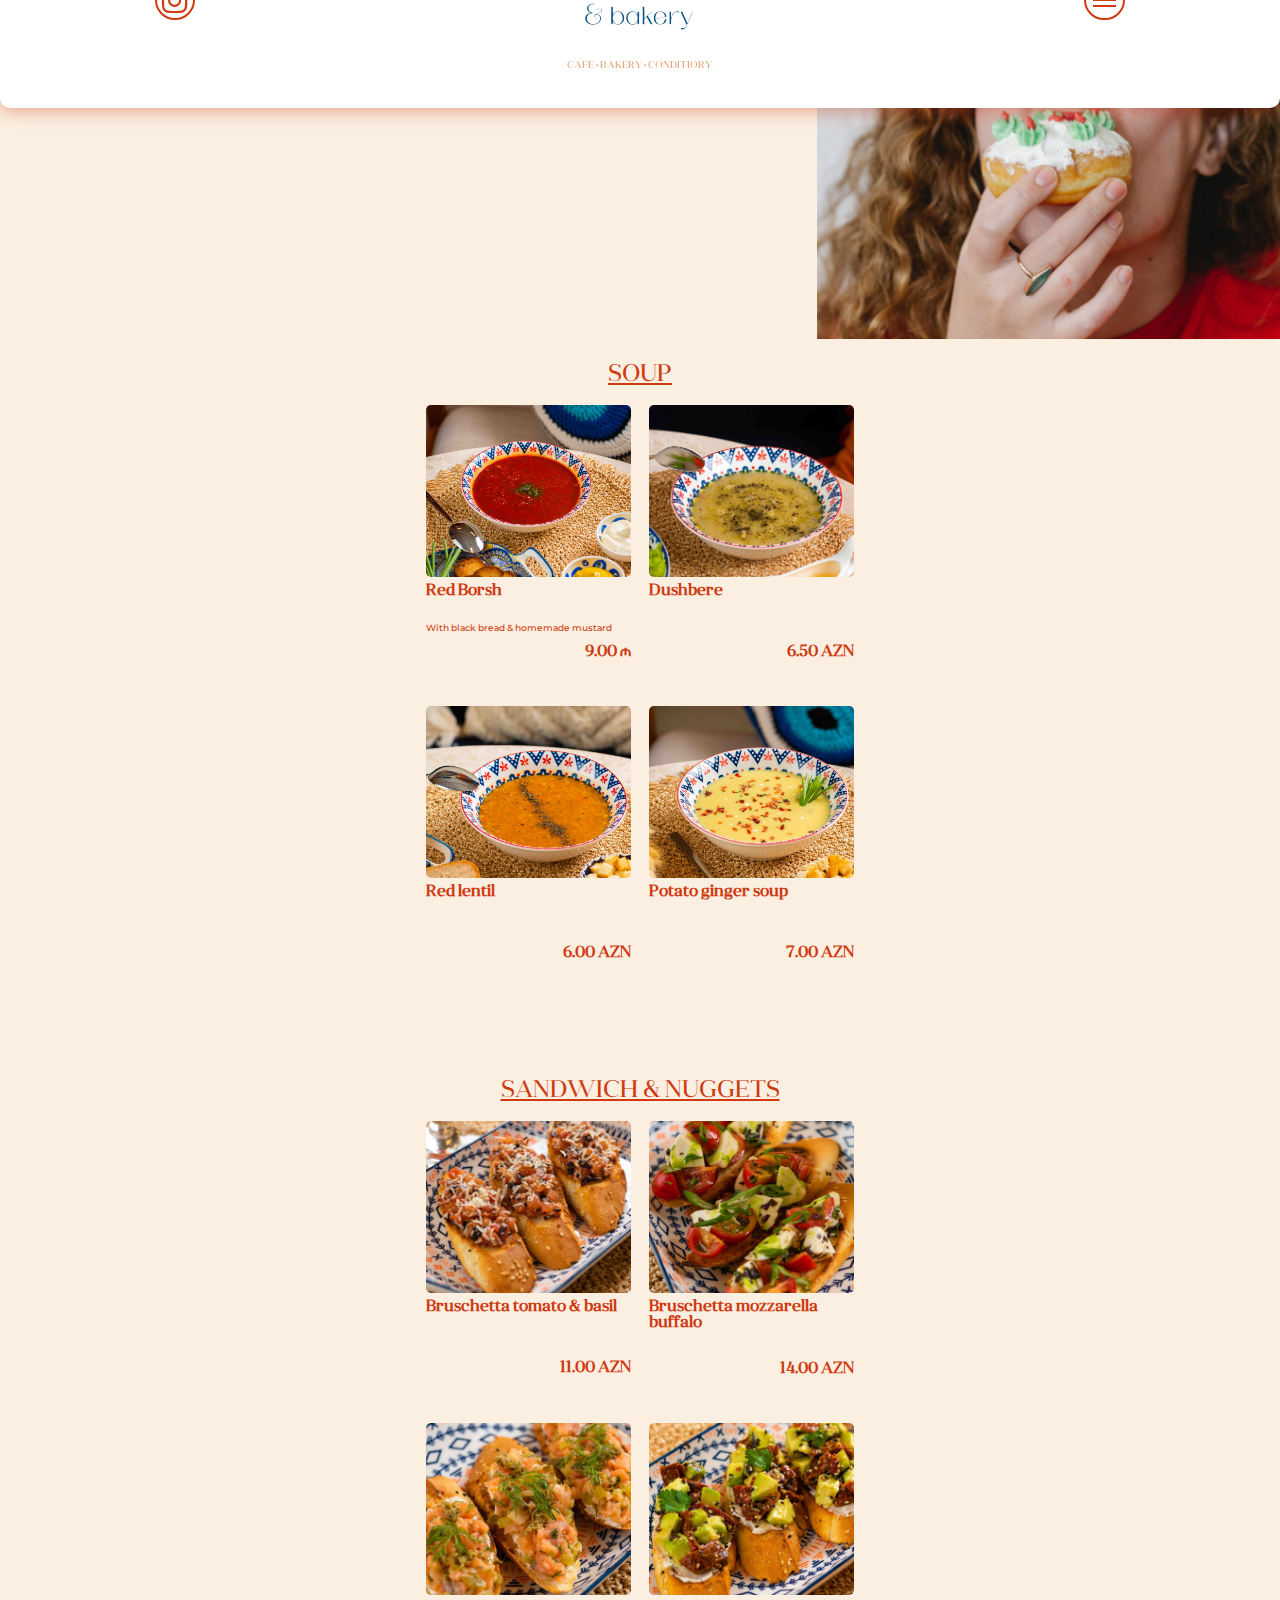
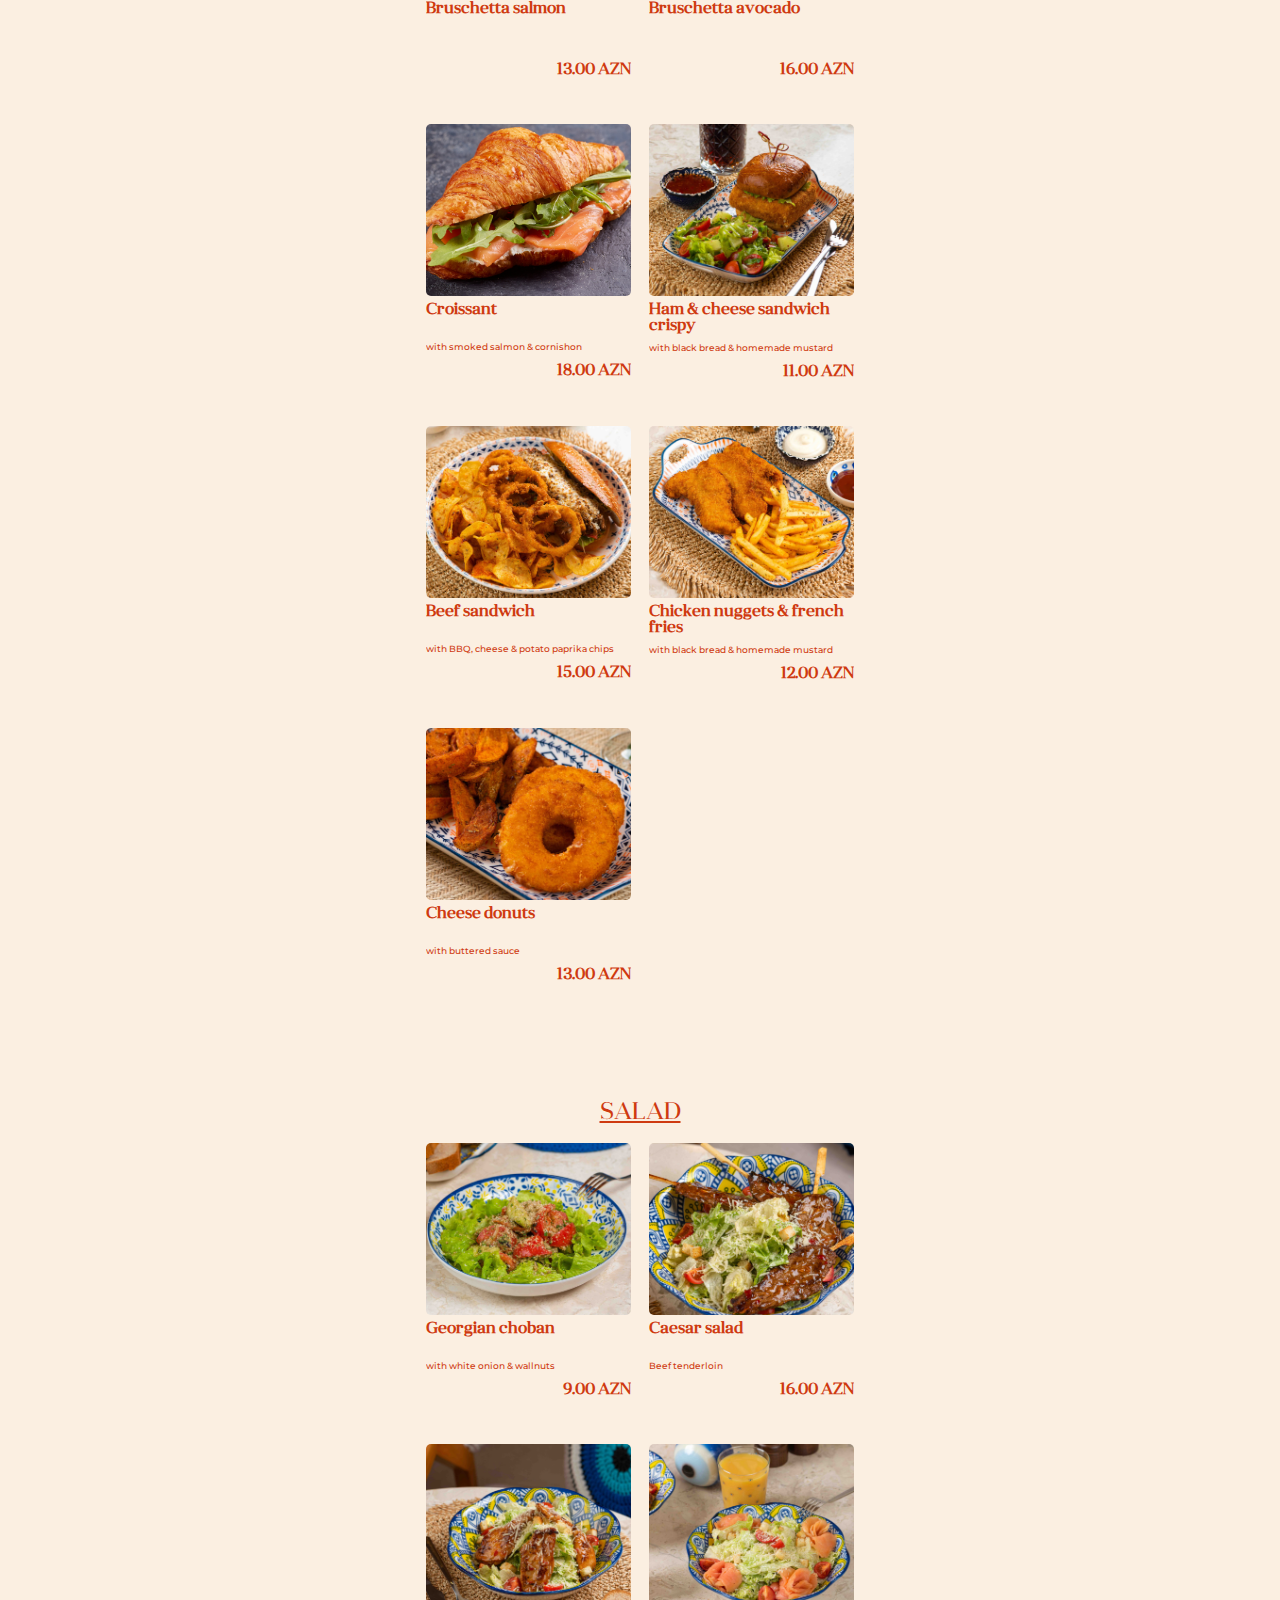
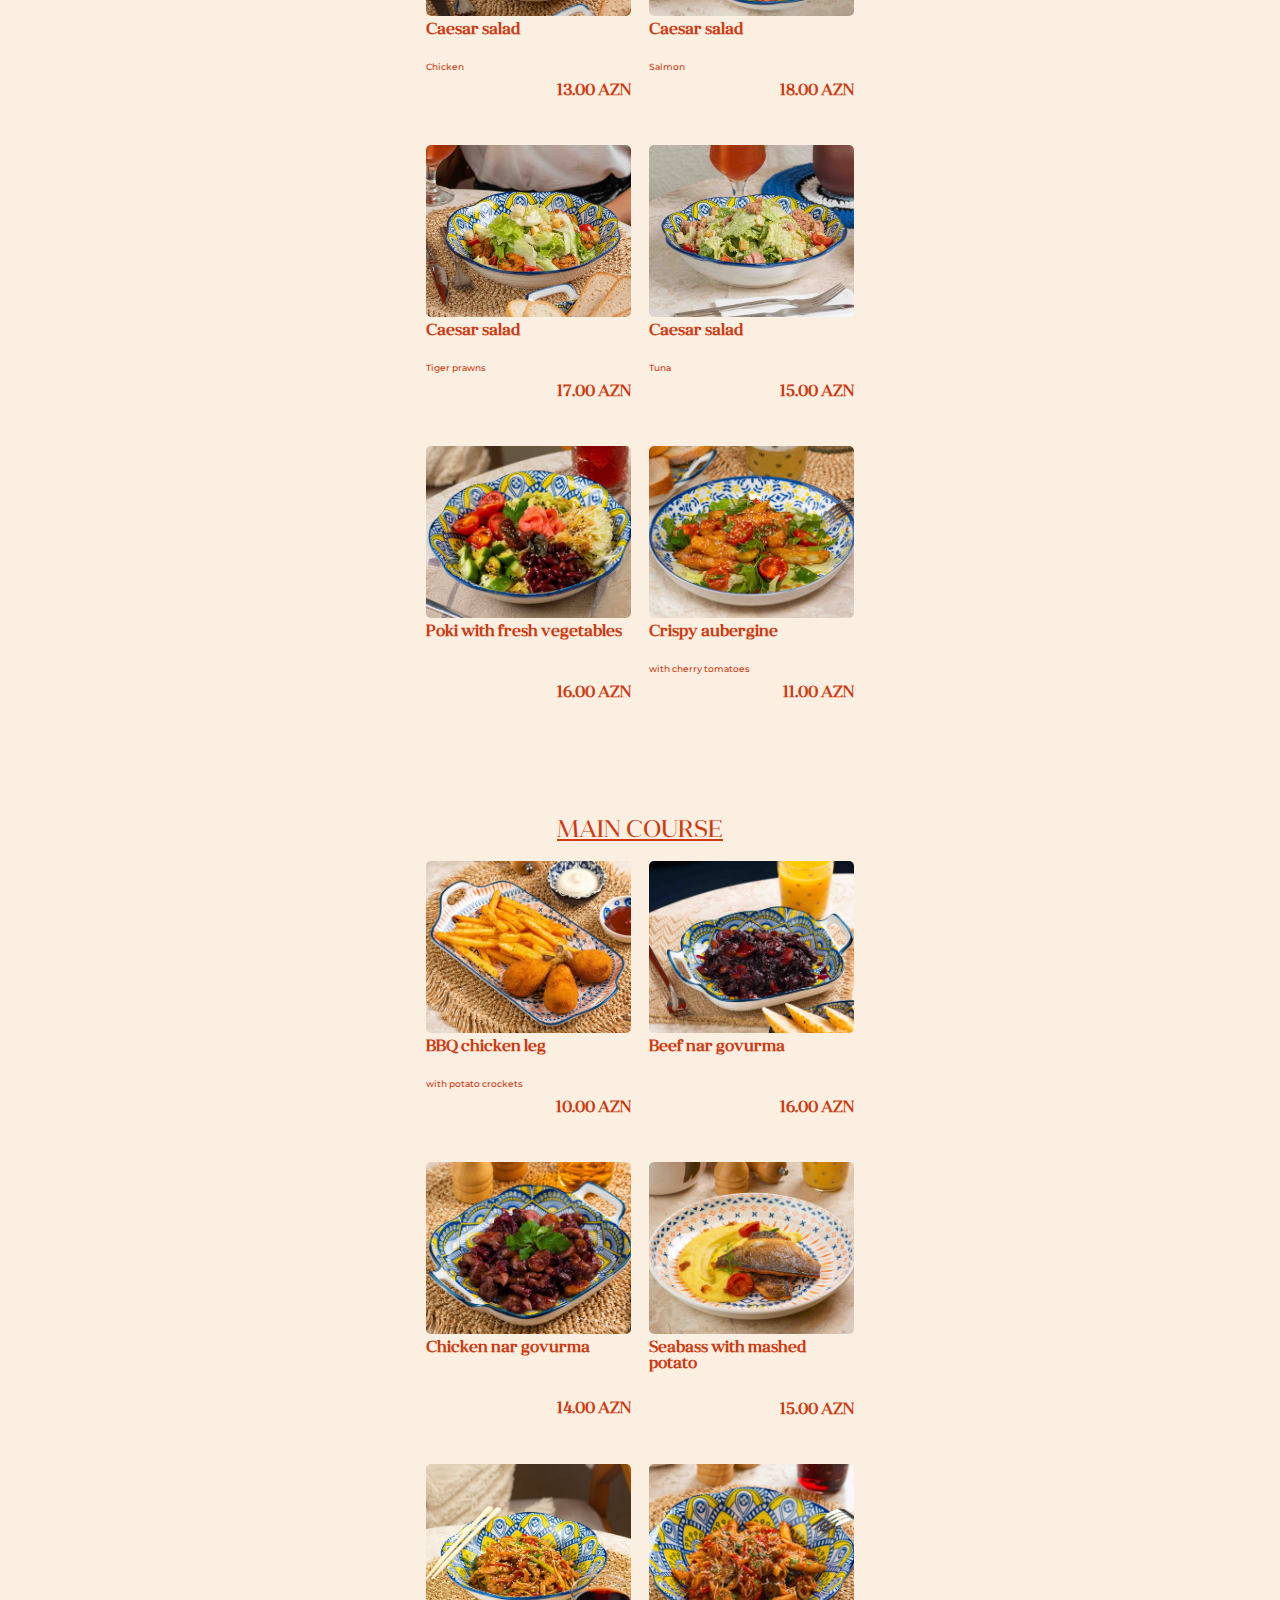
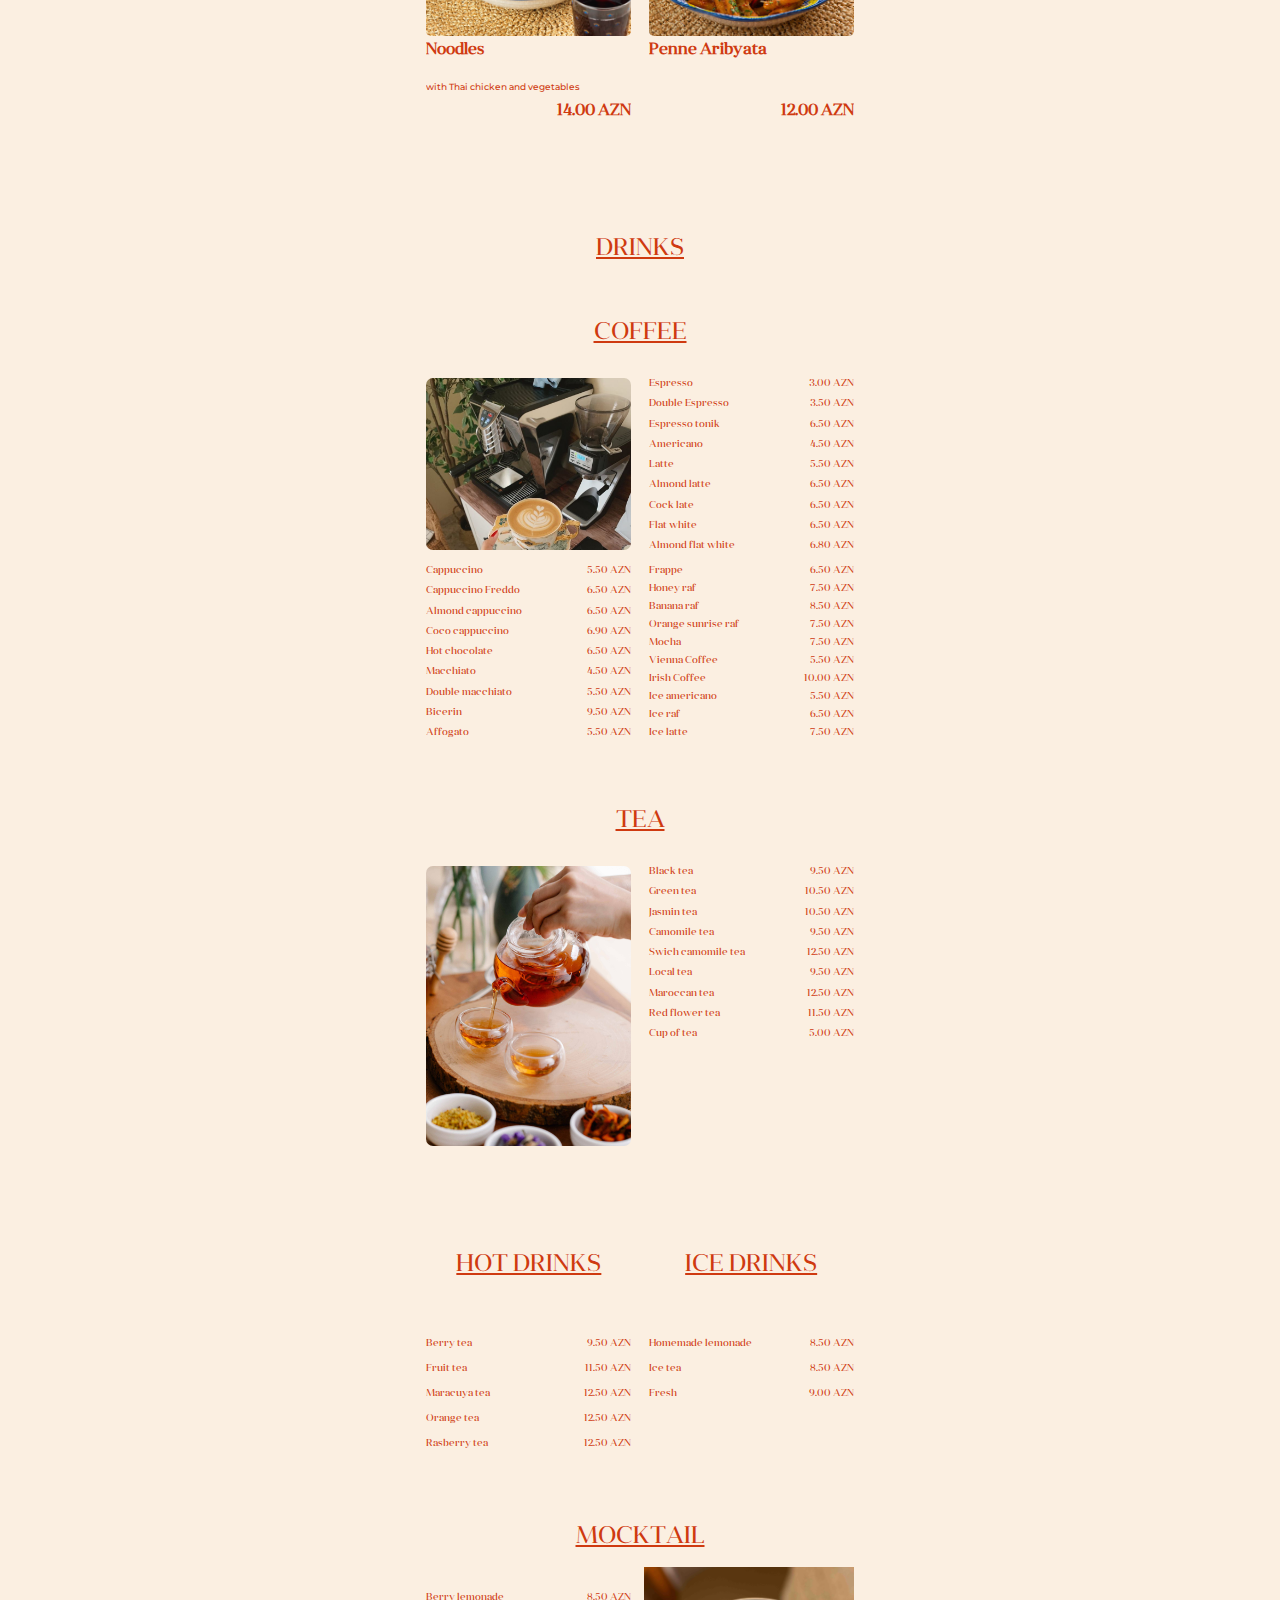
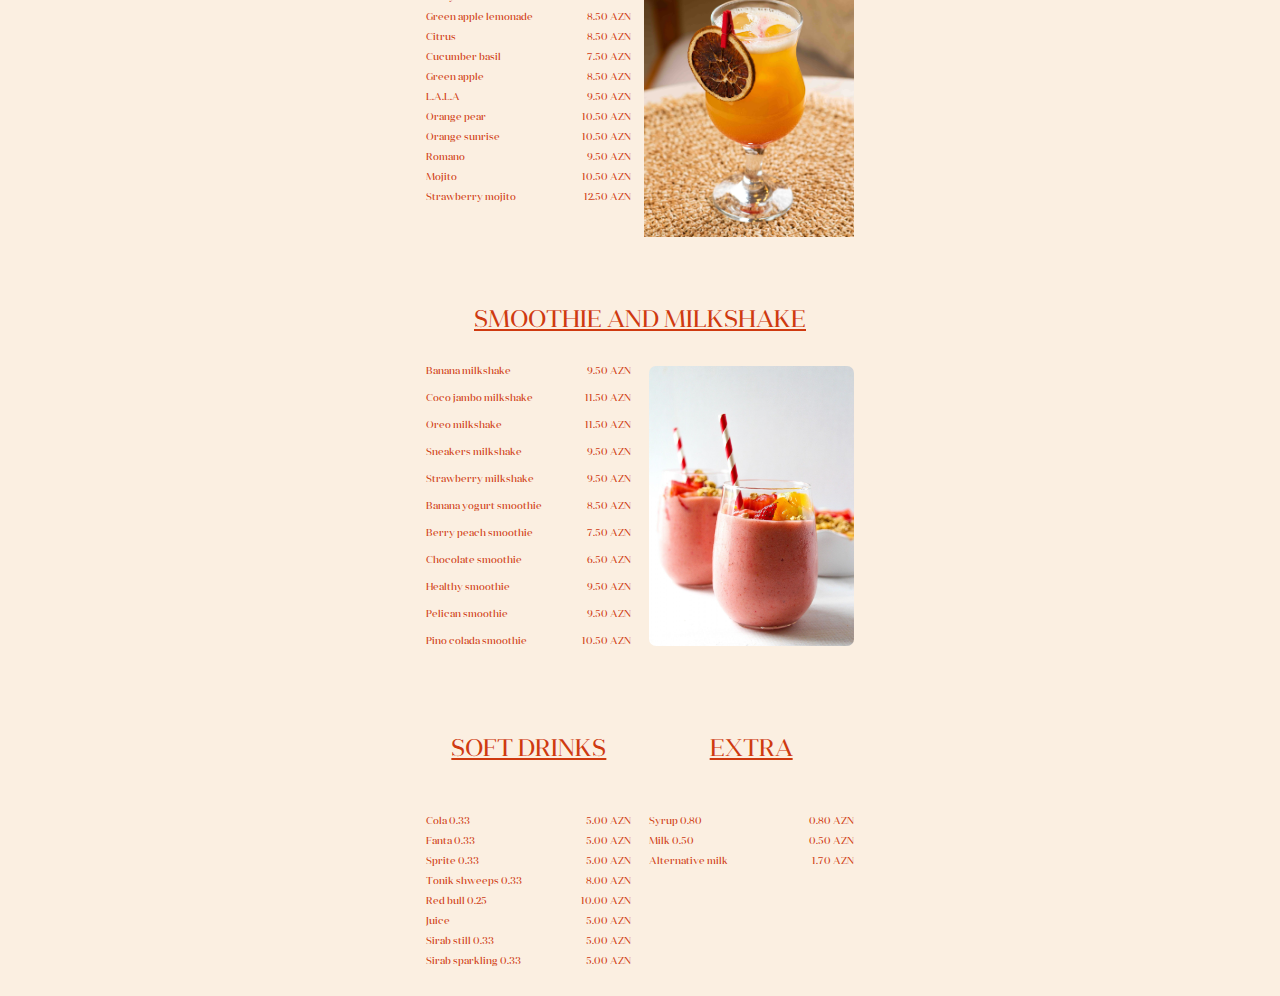
==== commit 6037a5cb: "added" ====
--- a/en.html
+++ b/en.html
@@ -59,7 +59,7 @@
                         <div class="main__page__name">
                             <div class="main__page__name_name">
                                 <a href="./en.html">
-                                    <img src="./style/logo2.png" alt="">
+                                    <img src="./style/juju.png" alt="">
                                 </a>
                             </div>
                             <div class="main__page__name_subname">
--- a/style/style.css
+++ b/style/style.css
@@ -48,6 +48,7 @@
   -moz-text-size-adjust: 100%;
   -webkit-text-size-adjust: 100%;
   font-family: "Angelica Pro Display";
+  background-color: #FBEFE1;
 }
 html {
   scroll-behavior: smooth;
@@ -55,7 +56,7 @@
 
 body.lock {
   overflow: hidden;
-  background-color: #e3e3e3;
+  background-color: #FBEFE1;
 }
 
 input,
@@ -109,7 +110,7 @@
   margin: 0 auto;
   margin-top: 100px;
   overflow: hidden;
-  background-color: #fff;
+  background-color: #FBEFE1;
 }
 
 .header__navigation {
@@ -119,11 +120,12 @@
 .menu__page__wrapper {
   width: 100%;
   min-height: 100vh;
+  background-color: #FBEFE1;
 }
 .menu__page__content {
   margin: 50px;
 
-  box-shadow: 0px 4px 4px rgba(255, 102, 54, 0.15);
+  box-shadow: 0px 0px 10px #085182;
   border-radius: 14px;
   padding: 30px;
   display: flex;
@@ -144,8 +146,9 @@
 
 }
 .menu__page__border{
-  border-top: 0.5px solid rgb(207, 58, 16, 0.2);
-  border-bottom: 0.5px solid rgb(207, 58, 16, 0.2);
+  border-top: 0.5px solid rgb(0, 0, 0, 0.1);
+  border-bottom: 0.5px solid rgb(0, 0, 0, 0.1);
+
 }
 .menu__page__block__img {
   width: 37px;
@@ -157,7 +160,7 @@
 .menu__page__block__text {
   margin-left: 20px;
   height: 20px;
-color: #CF3A10;
+color: #085182;
 font-size: 17px;
 font-weight: 400;
 line-height: 20px;
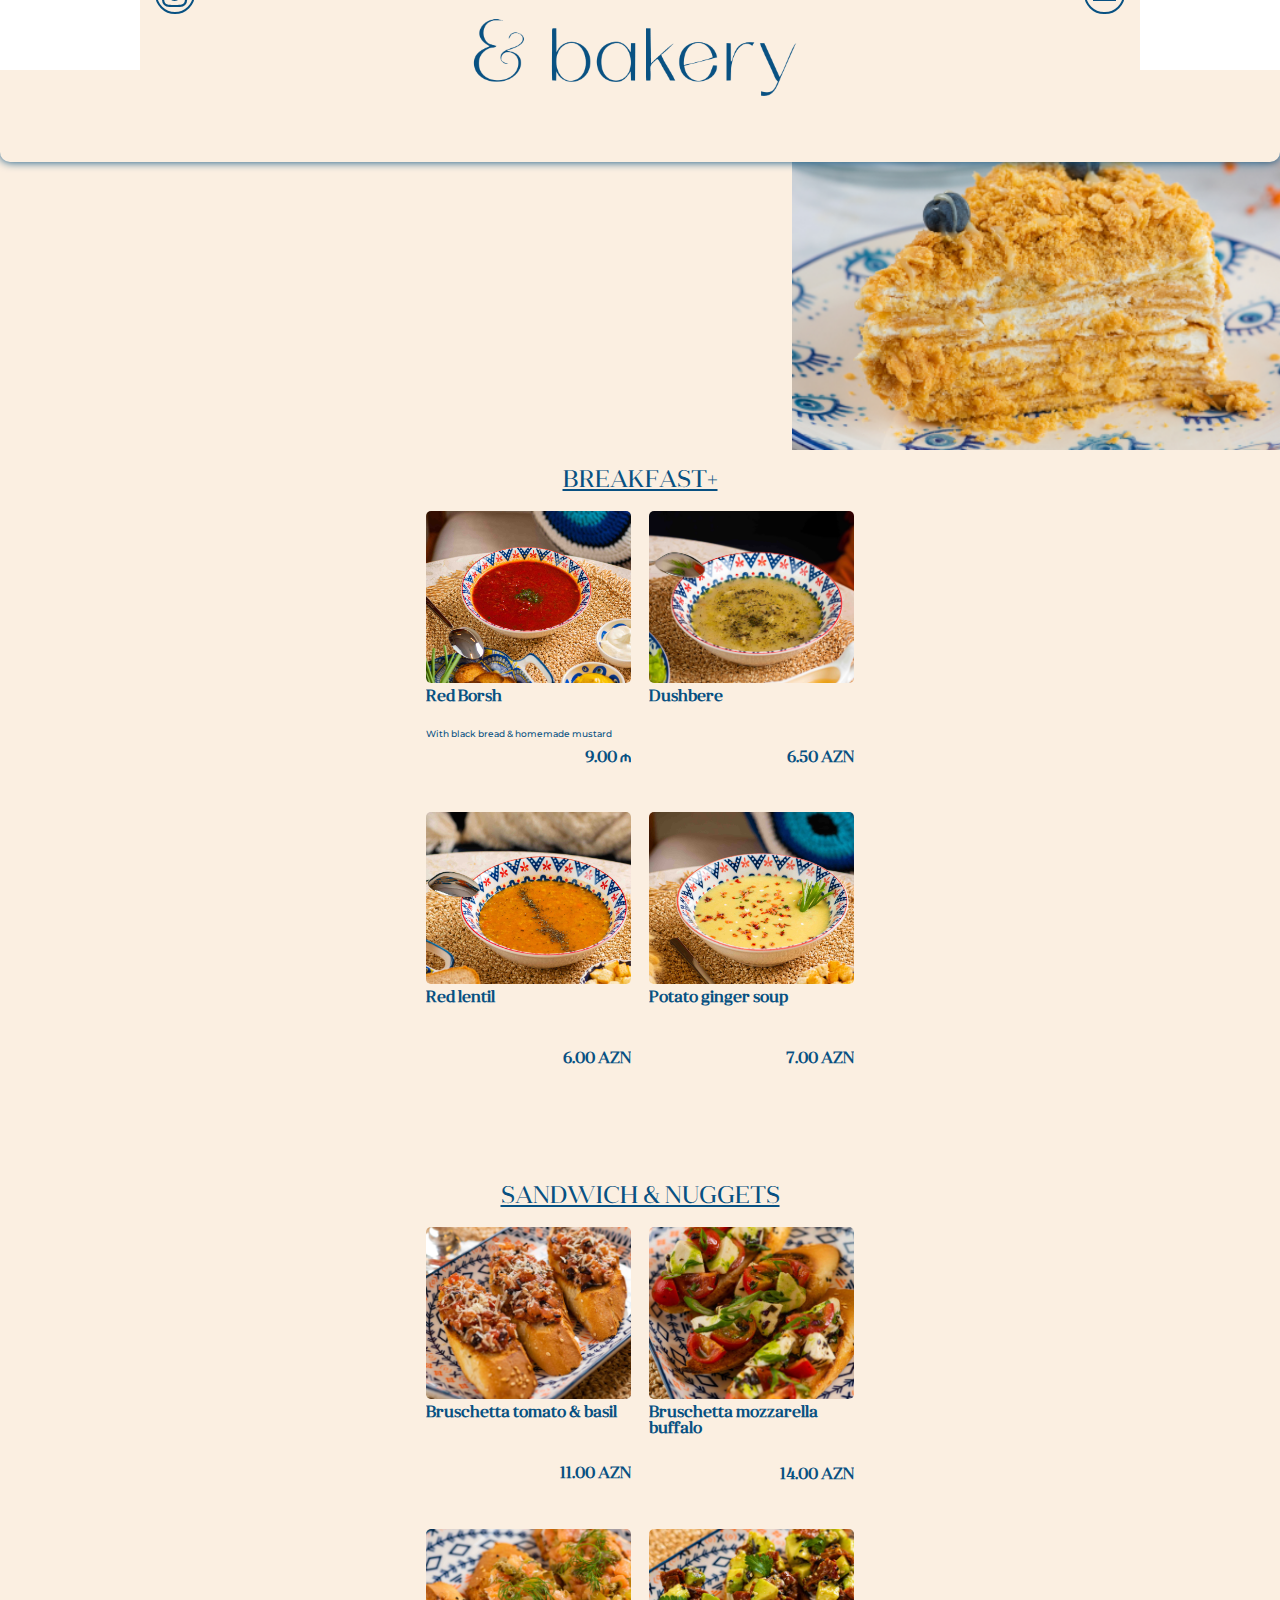
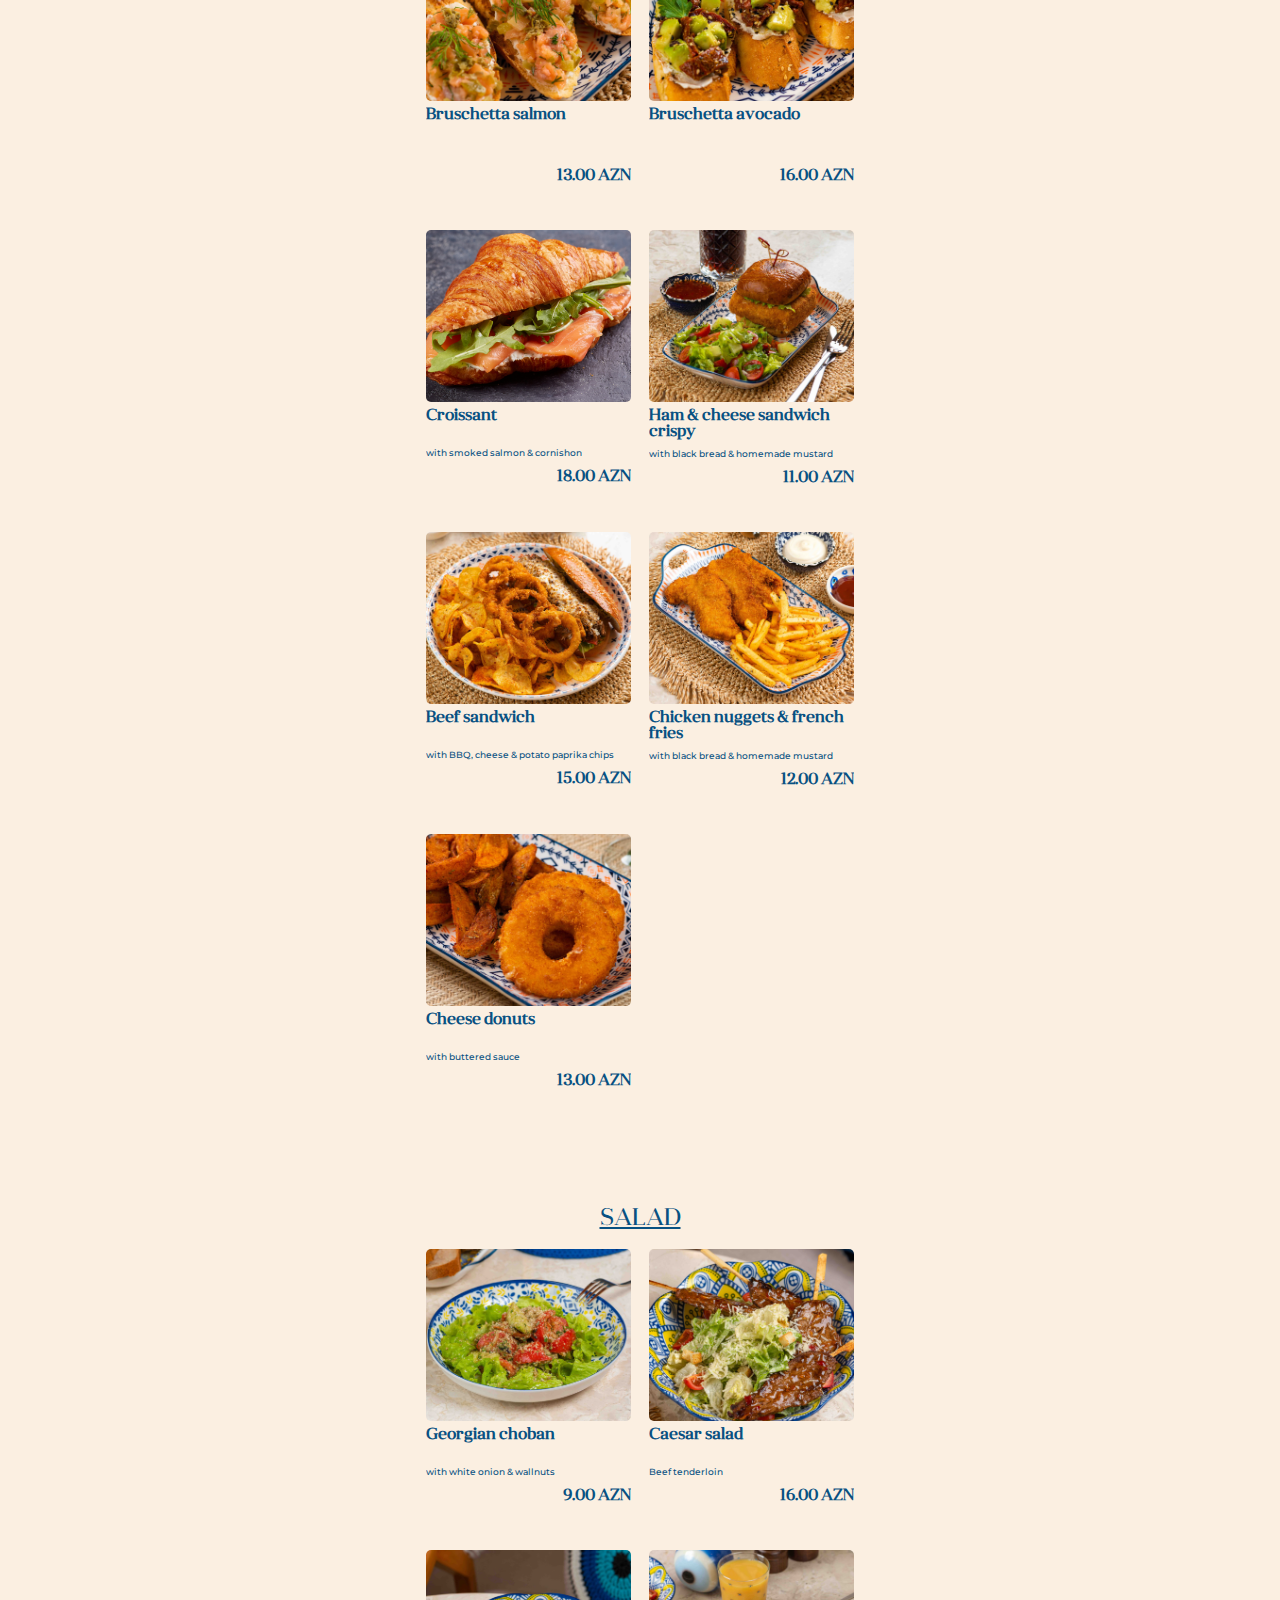
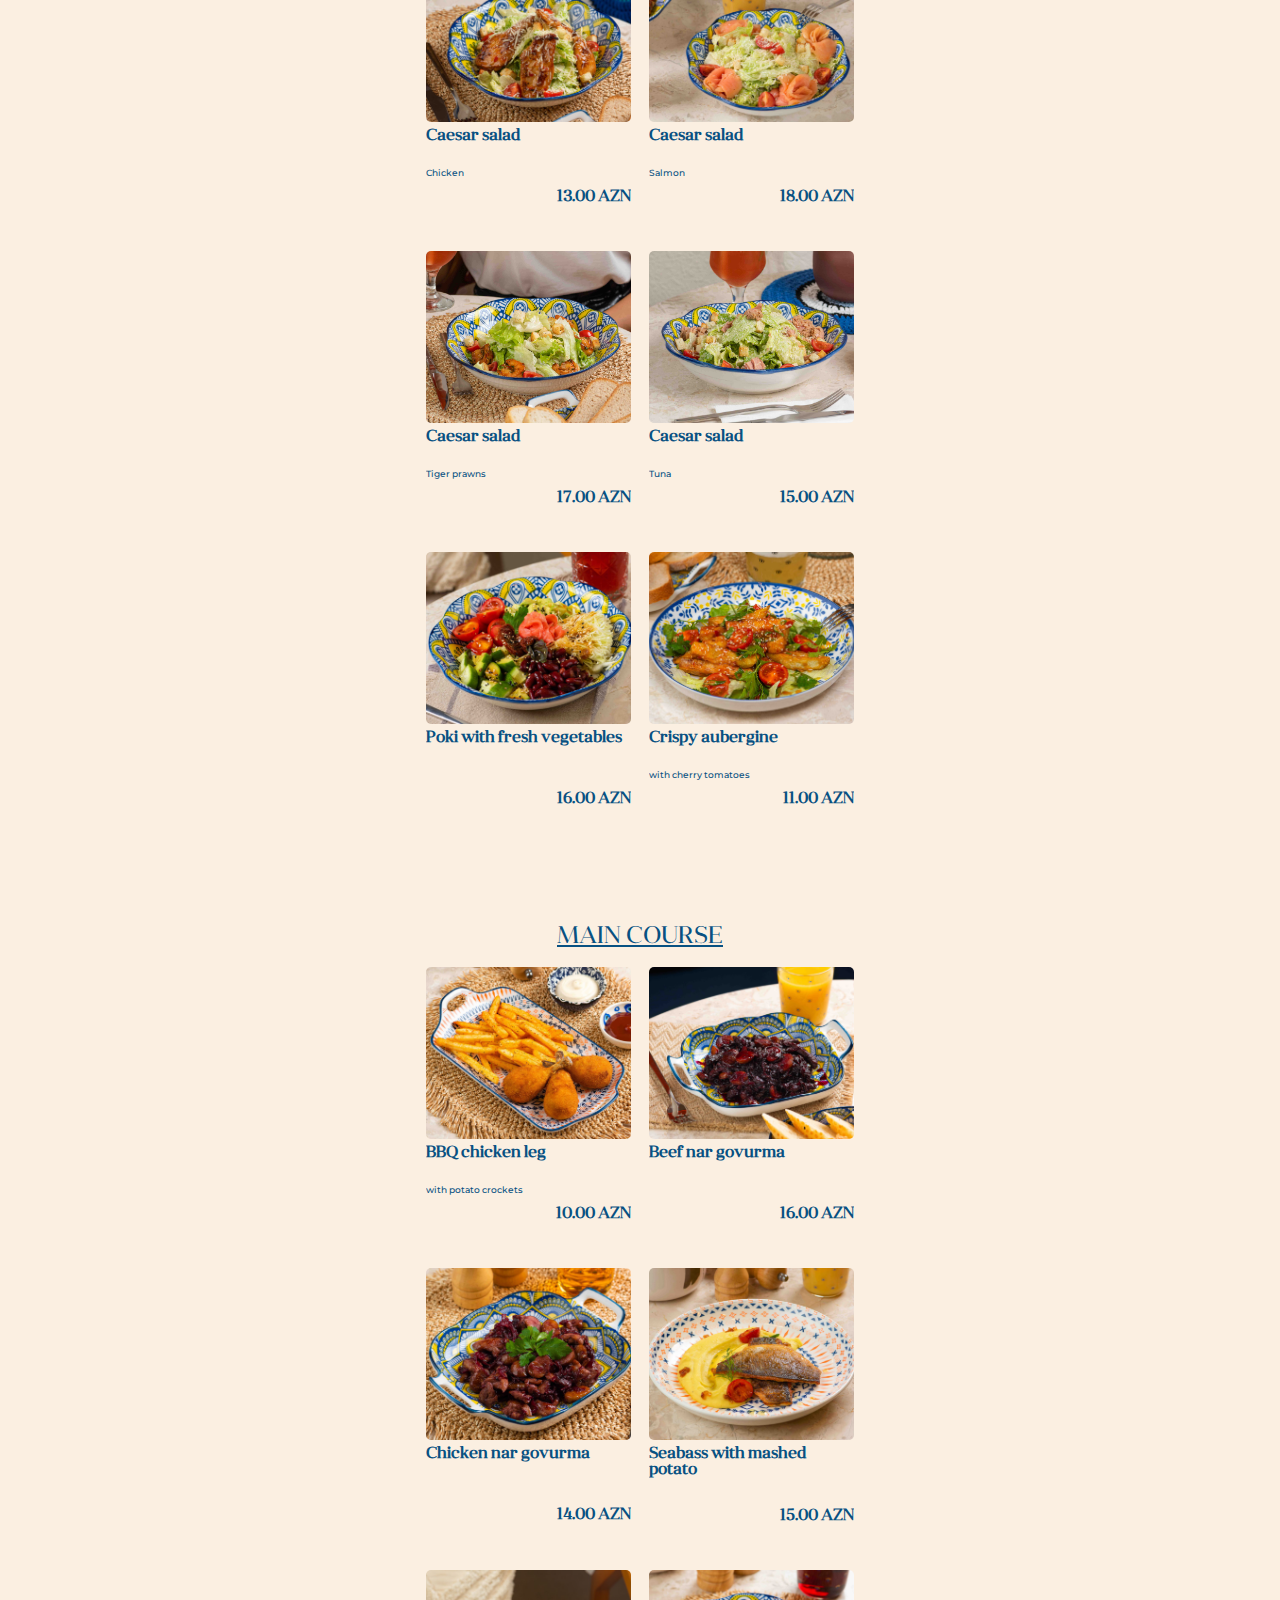
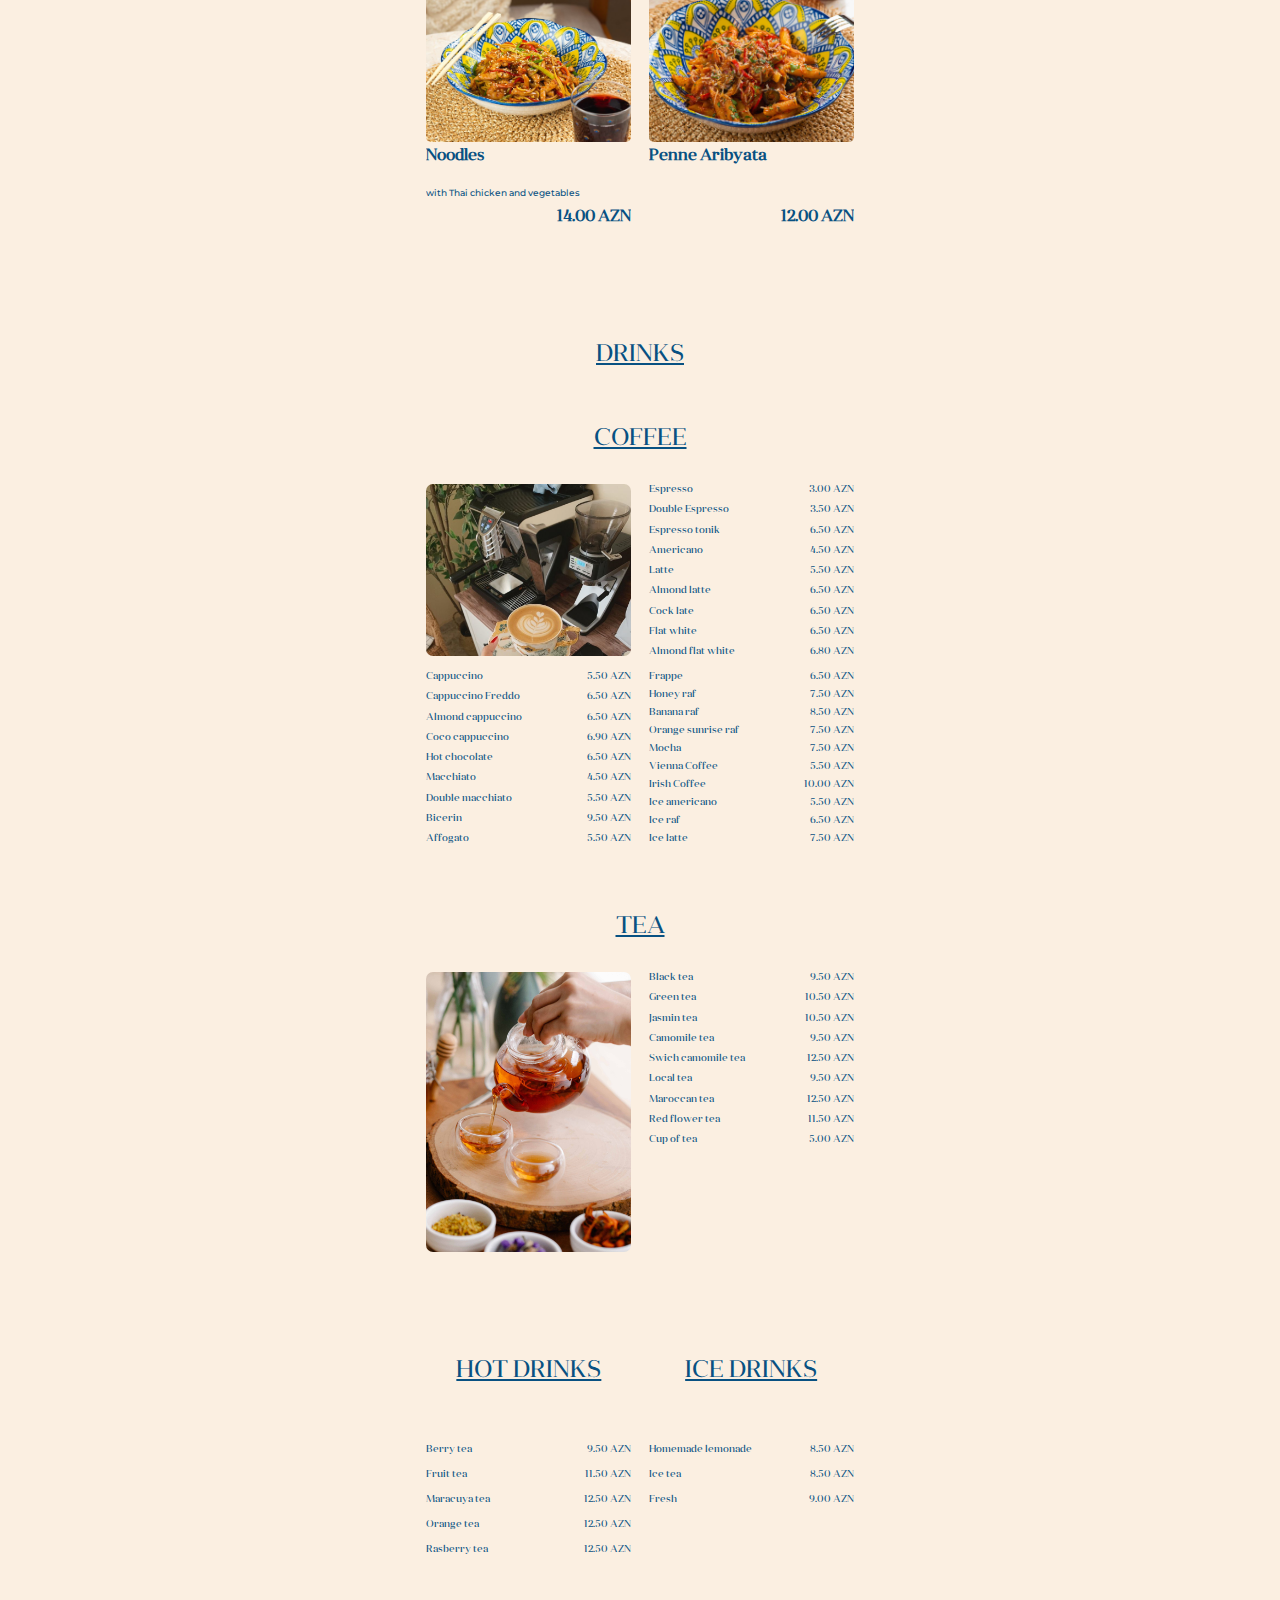
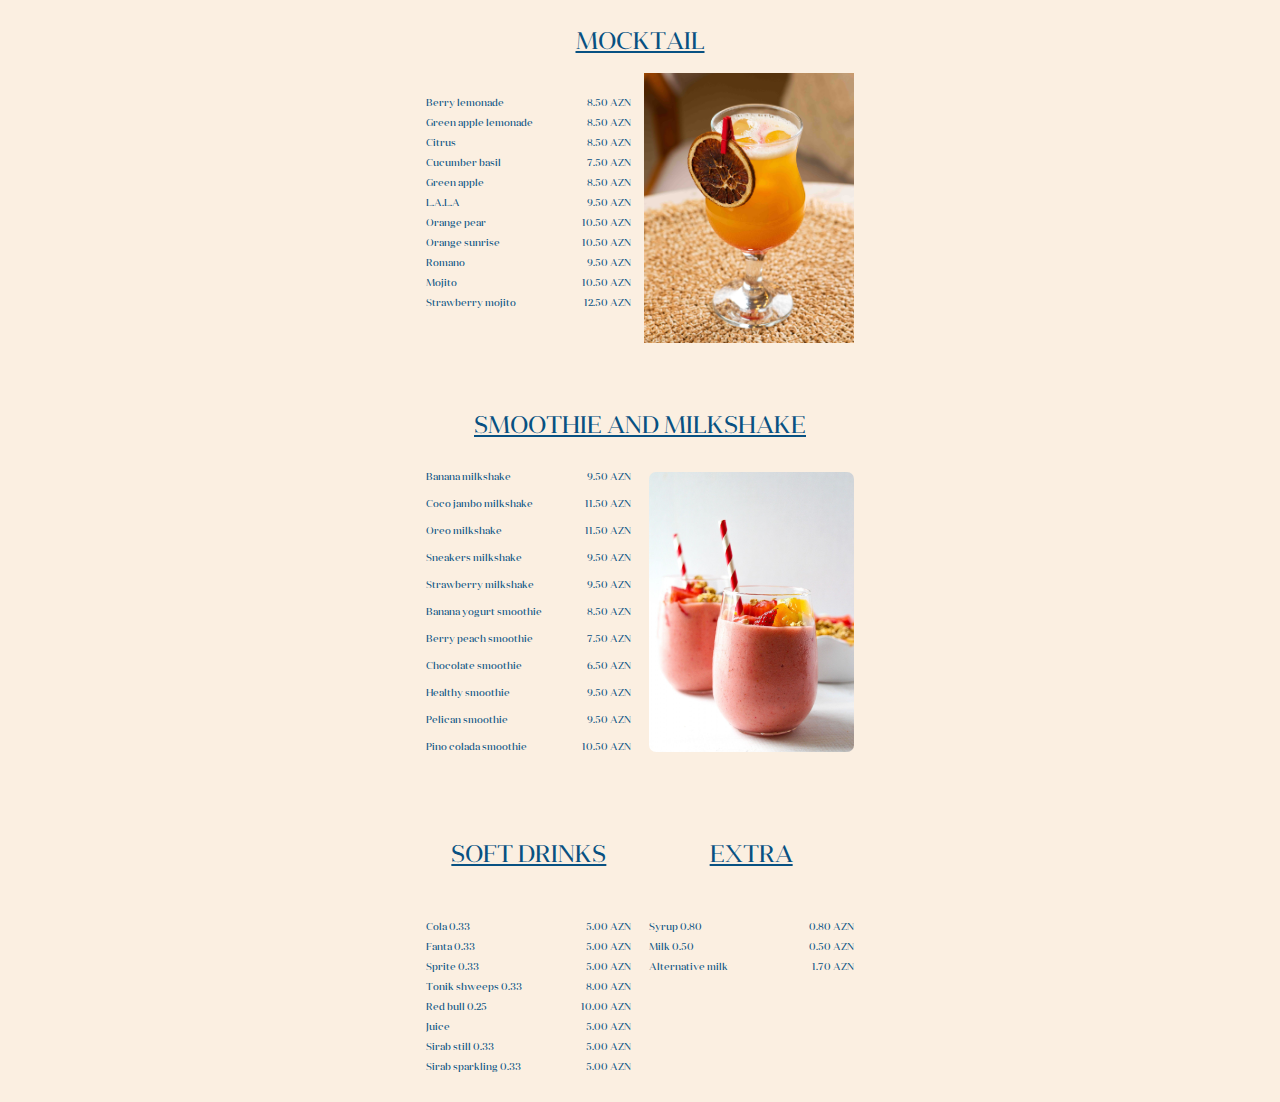
==== commit e9dc4951: "фввув" ====
--- a/en.html
+++ b/en.html
@@ -47,7 +47,7 @@
                                 </div>
                             </div>
                             <div class="menu__language__links">
-                                <a href="#element1">Soup</a>
+                                <a href="#element1">breakfast+</a>
                                 <a href="#element2">Sandwich & nuggets</a>
                                 <a href="#element3">Salad</a>
                                 <a href="#element4">Main course</a>
@@ -93,9 +93,9 @@
 
             <!---блок с продукцией---->
             <div class="main__content__product_container">
-                <!----Soup--->
+                <!----breakfast+--->
                 <section id="" class="product__name">
-                    <p>Soup</p>
+                    <p>breakfast+</p>
                     <div id="element1" class="element__yakor"></div>
                 </section>
                 <!----продукты категорий----->
--- a/style/style.css
+++ b/style/style.css
@@ -108,7 +108,7 @@
 .main__content {
   max-width: 450px;
   margin: 0 auto;
-  margin-top: 100px;
+  margin-top: 206px;
   overflow: hidden;
   background-color: #FBEFE1;
 }
@@ -173,11 +173,12 @@
   width: 100%;
   max-width: 1000px;
   margin: 0 auto;
-  height: 100%;
+  height: 100px;
   padding: 0 15px;
   display: flex;
   flex-direction: column;
   justify-content: flex-end;
+  background-color: #FBEFE1;
 }
 
 .navbar {
@@ -210,10 +211,10 @@
   width: 40px;
   height: 40px;
   font-size: 30px;
-  color: rgb(207, 58, 16);
-  display: flex;
-  align-items: center;
-  border: 2px solid rgb(207, 58, 16);
+  color: #085182;
+  display: flex;
+  align-items: center;
+  border: 2px solid #085182;
   justify-content: center;
   border-radius: 50%;
 }
@@ -230,7 +231,7 @@
 .hamb__field {
   padding: 7px 7px;
   cursor: pointer;
-  border: 2px solid #cf3a10;
+  border: 2px solid #085182;
   border-radius: 60px;
 }
 
@@ -239,22 +240,22 @@
   width: 23px;
   height: 2px;
   margin: 4px auto;
-  background-color: #cf3a10;
+  background-color: #085182;
   transition: 0.2s;
 }
 
 .popup {
   position: fixed;
   top: 99px;
-  top: -88%;
+  top: -82%;
   width: 100%;
   height: 100%;
-  background-color: #fff;
+  background-color: #FBEFE1;
   z-index: 100;
   display: flex;
   transition: 0.3s;
-
-  box-shadow: rgba(207, 58, 16, 0.35) 0px 5px 15px;
+  box-shadow: 0px 0px 10px #085182;
+
   border-radius: 0px 0px 10px 10px;
 }
 
@@ -272,6 +273,8 @@
   justify-content: start;
   padding: 50px 0;
   overflow: auto;
+  background-color: #FBEFE1;
+  border-radius: 14px;
 }
 
 .popup .menu > li {
@@ -315,6 +318,7 @@
   width: 40%;
   margin: 0 auto;
   justify-content: space-between;
+  margin-top: 52px;
 }
 
 .menu__language__element {
@@ -338,7 +342,7 @@
   line-height: 20px;
   letter-spacing: 0em;
   text-transform: uppercase;
-  color: #cf3a10;
+  color: #085182;
   text-decoration: underline;
 }
 .main__page__name {
@@ -357,6 +361,8 @@
   font-size: 10px;
   font-weight: 400;
   text-align: center;
+  display: none;
+  visibility: hidden;
 }
 
 .main__content__image {
@@ -368,7 +374,7 @@
   overflow: hidden;
 
   position: absolute;
-  top: -11px;
+  top: 100px;
 }
 
 .main__content__image img {
@@ -384,7 +390,7 @@
   padding-top: 40px;
   width: 100%;
   text-align: center;
-  color: #cf3a10;
+  color: #085182;
   text-transform: uppercase;
   font-size: 24px;
 
@@ -525,7 +531,7 @@
 
 .product__element__name {
   margin-top: 5px;
-  color: #cf3a10;
+  color: #085182;
   font-weight: 600;
   margin-bottom: 5px;
   font-size: 16px;
@@ -537,7 +543,7 @@
 
 .product__element__desc {
   margin-top: 5px;
-  color: #cf3a10;
+  color: #085182;
   font-weight: 500;
   margin-bottom: 5px;
   font-size: 9px;
@@ -551,7 +557,7 @@
   width: 100%;
   text-align: right;
   margin-top: 5px;
-  color: #cf3a10;
+  color: #085182;
   font-weight: 600;
   margin-bottom: 5px;
   font-size: 16px;
@@ -604,7 +610,7 @@
   height: 250px;
 }
 .product__element__coffee__desc {
-  color: #cf3a10;
+  color: #085182;
   font-size: 10px;
   display: flex;
   justify-content: space-between;
@@ -629,7 +635,7 @@
 .product__elelement__drinks__name {
   width: 100%;
   text-align: center;
-  color: #cf3a10;
+  color: #085182;
   text-transform: uppercase;
   font-size: 24px;
   text-decoration: underline;
@@ -638,7 +644,7 @@
   height: 72px;
 }
 .product__elelement__drinks__desc {
-  color: #cf3a10;
+  color: #085182;
   font-size: 10px;
   display: flex;
   justify-content: space-between;
@@ -650,7 +656,7 @@
 .product__elements__additional__name {
   width: 100%;
   text-align: center;
-  color: #cf3a10;
+  color: #085182;
   text-transform: uppercase;
   font-size: 24px;
   text-decoration: underline;
@@ -659,7 +665,7 @@
   height: 70px;
 }
 .product__elements__additional__desc {
-  color: #cf3a10;
+  color: #085182;
   font-size: 10px;
   display: flex;
   justify-content: space-between;
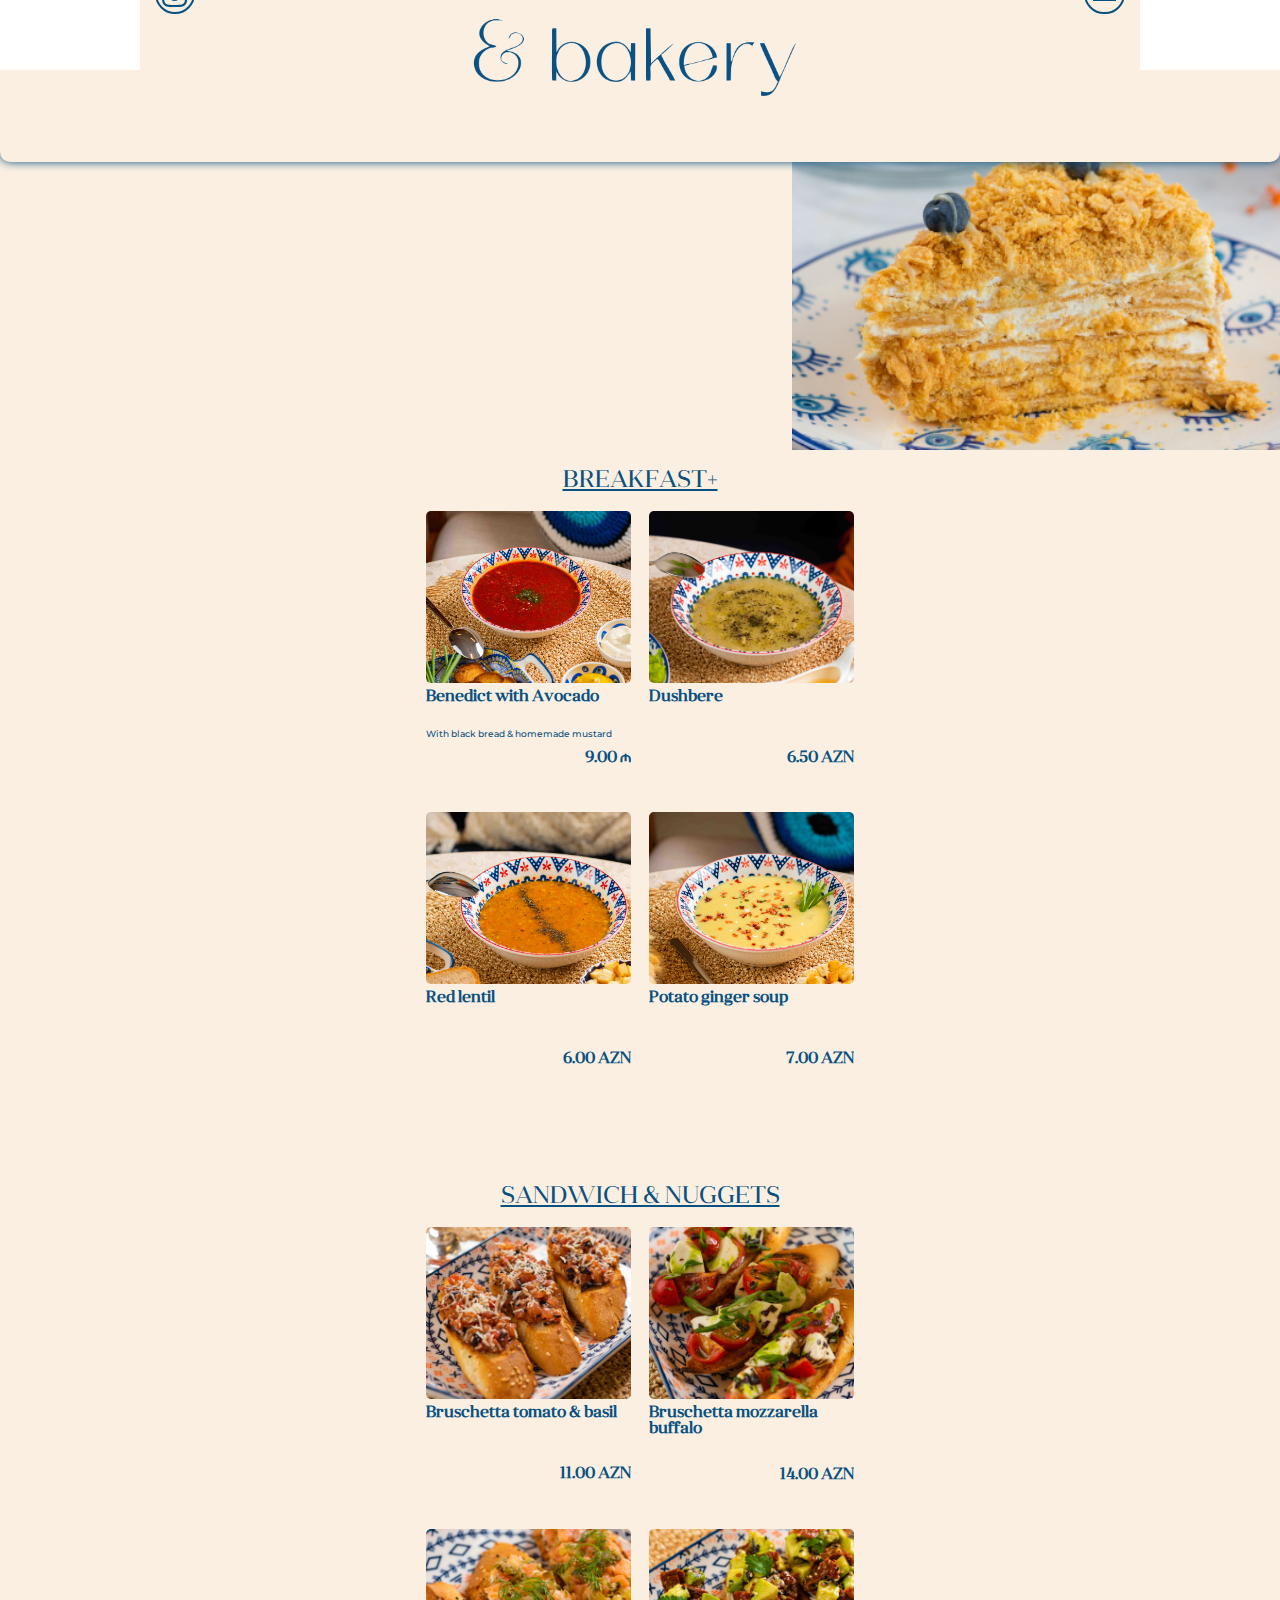
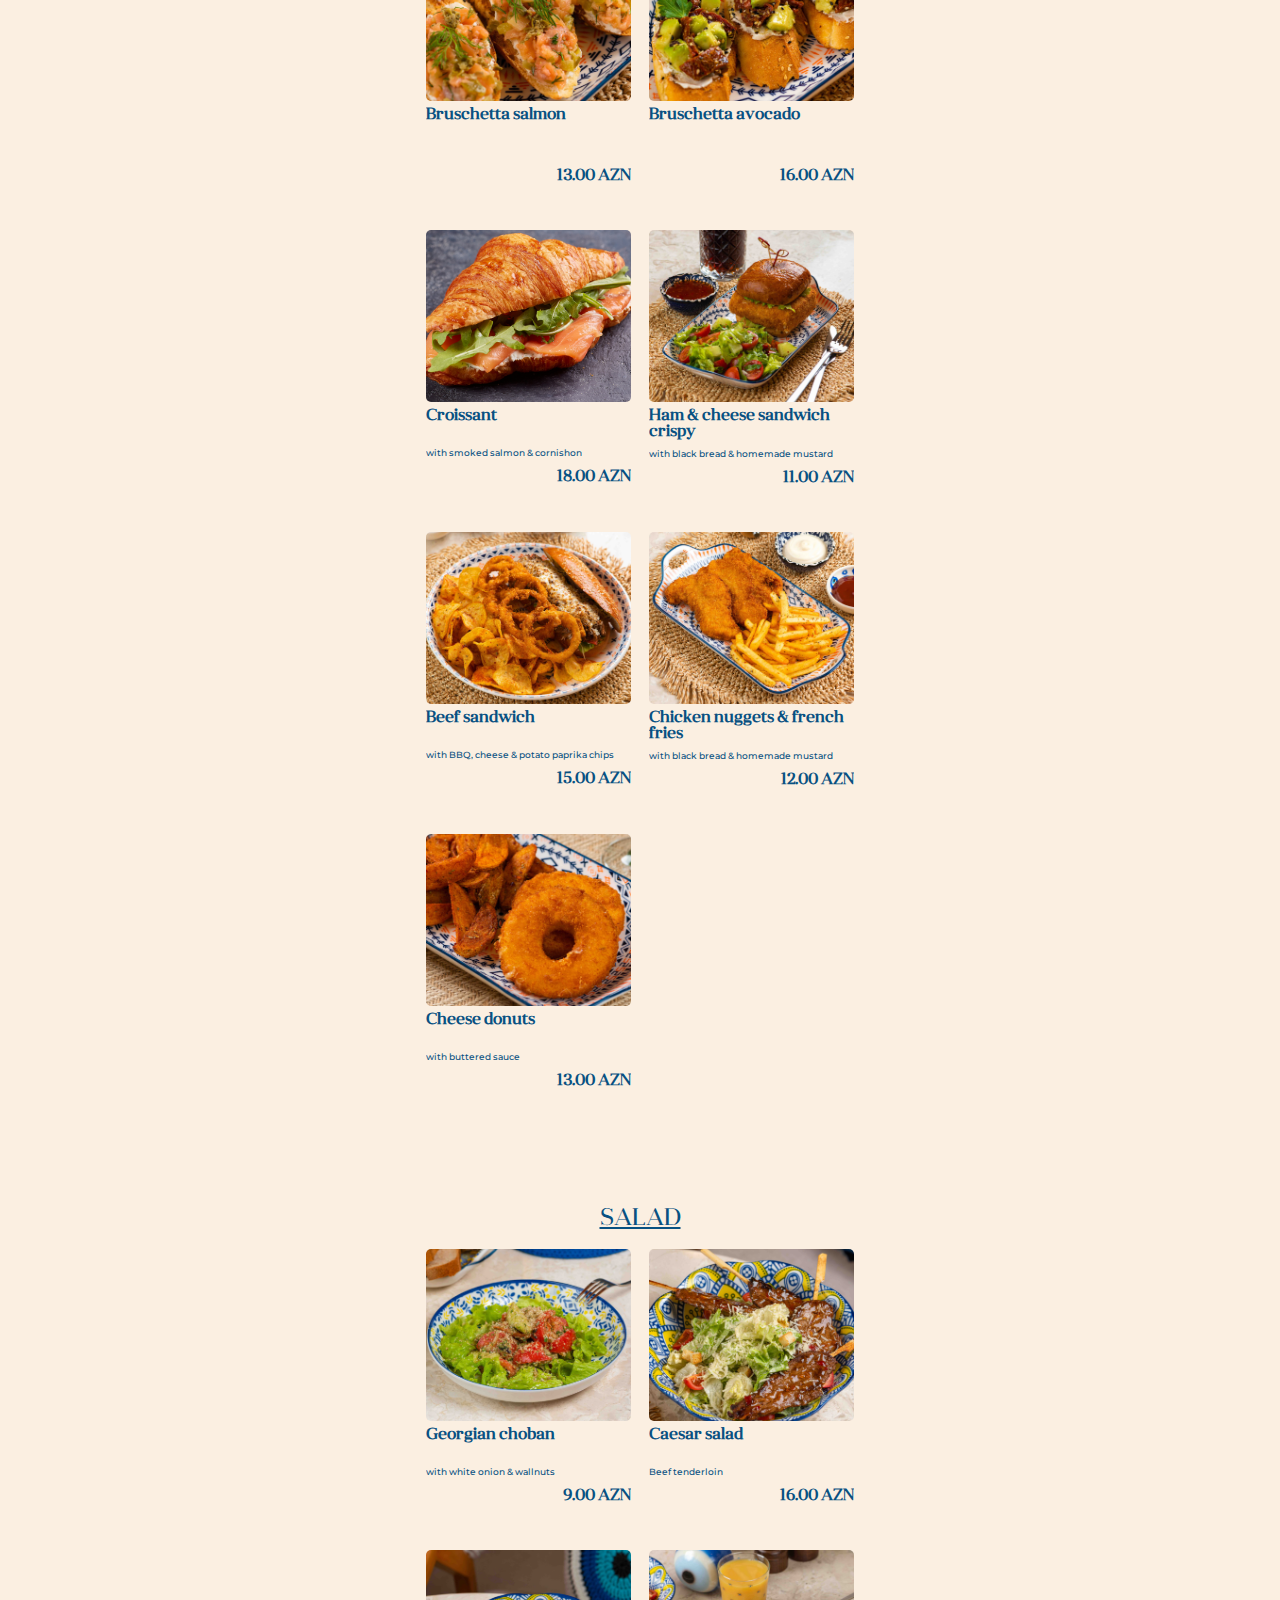
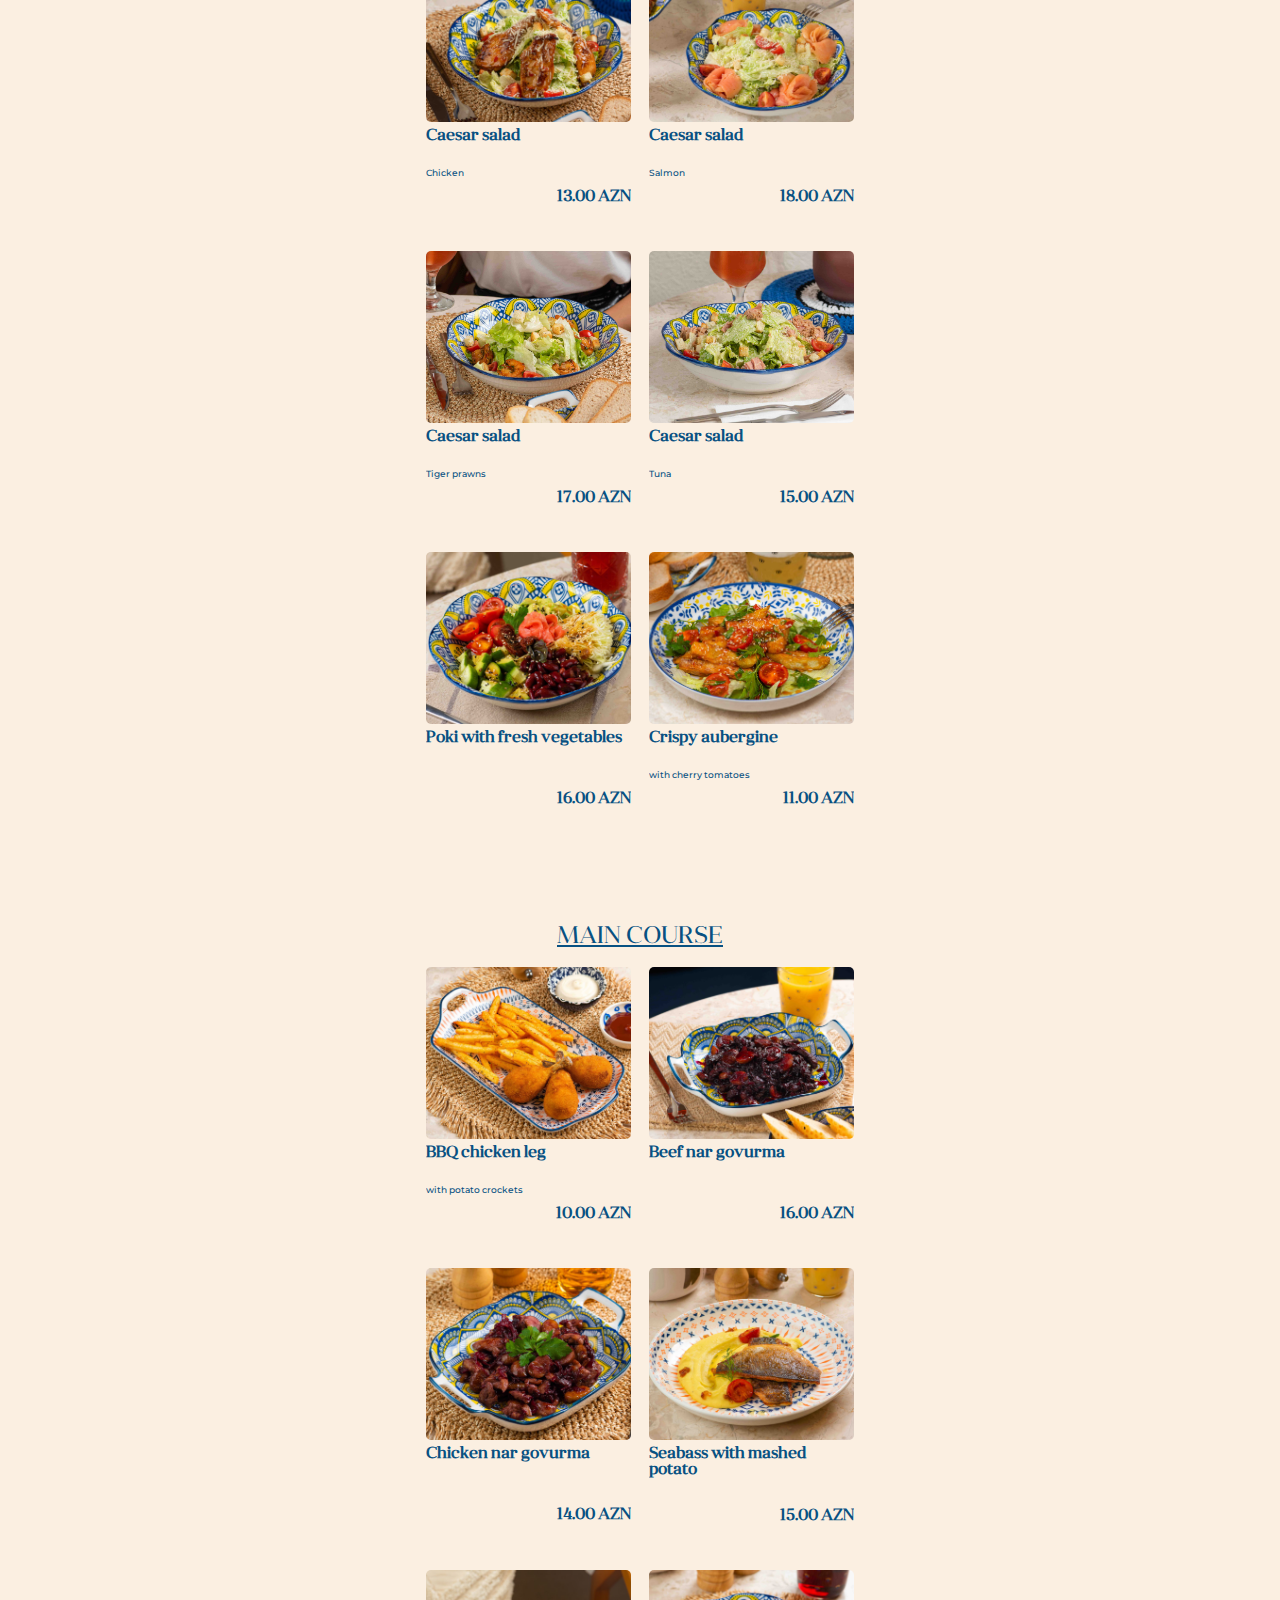
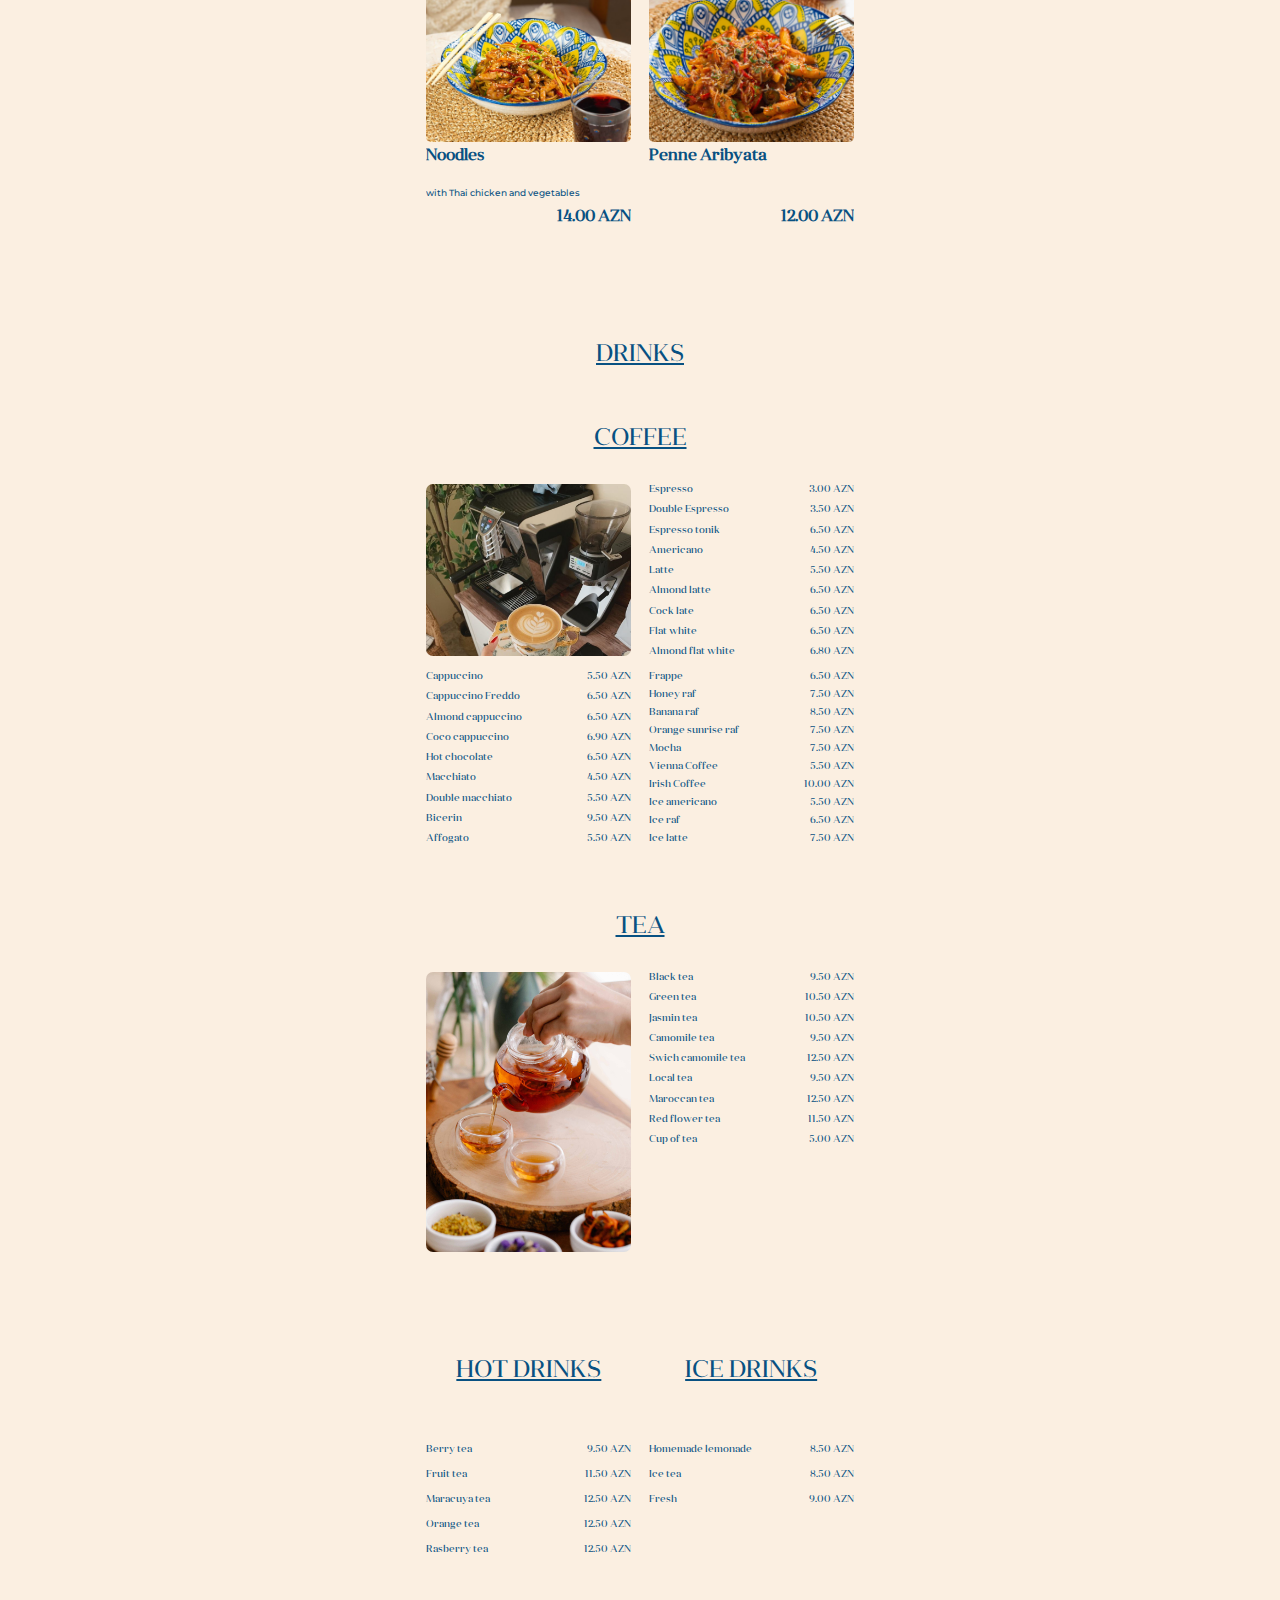
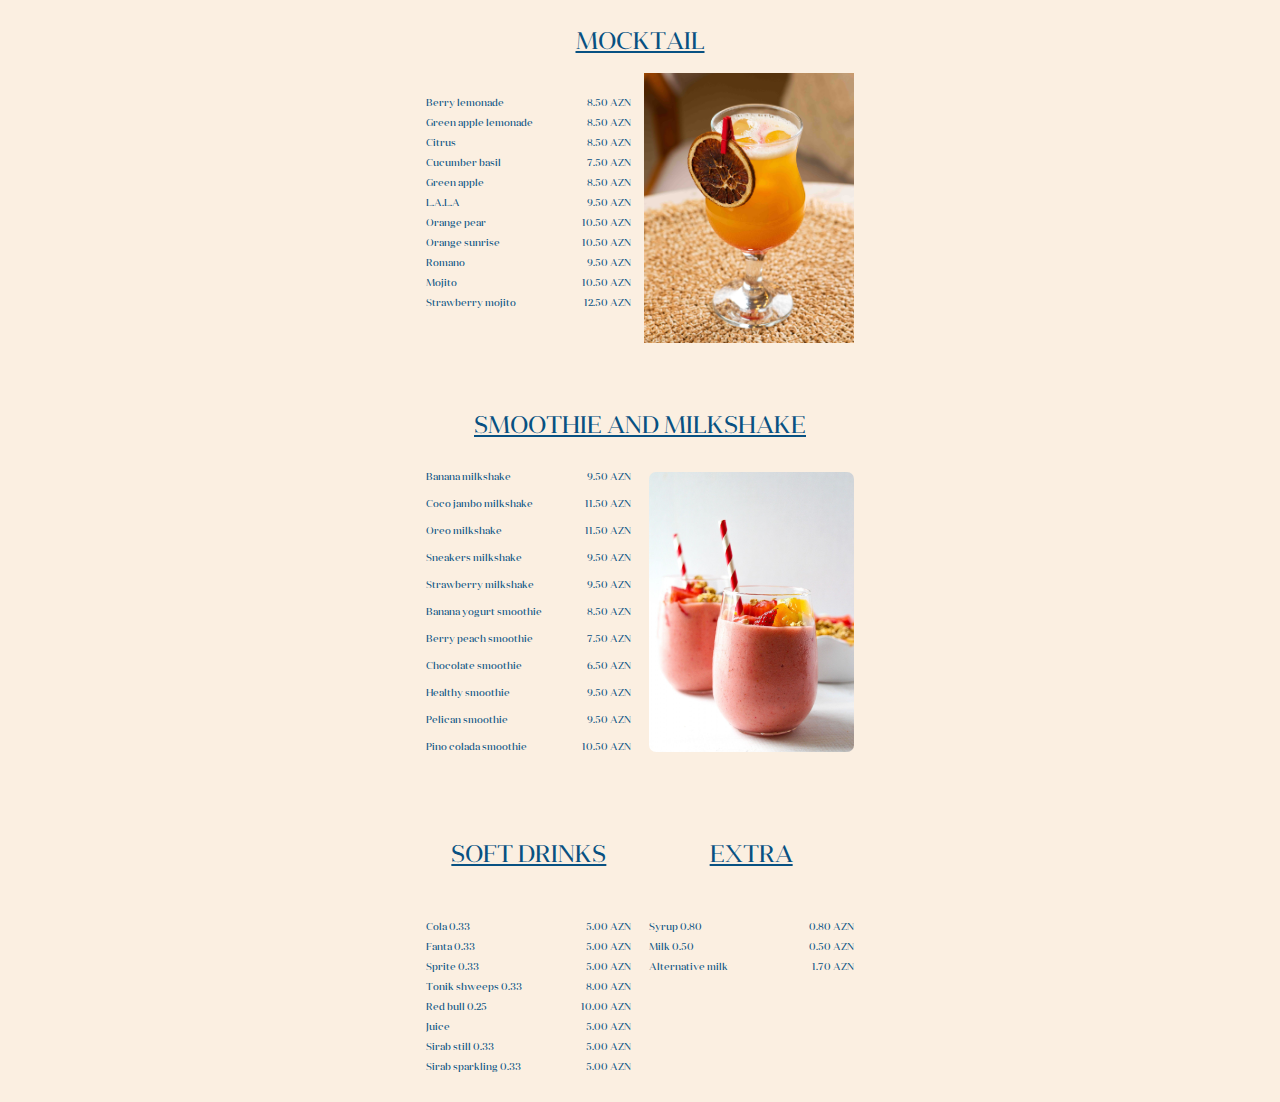
==== commit 174b6cd2: "фввув" ====
--- a/en.html
+++ b/en.html
@@ -106,7 +106,7 @@
                         </div>
 
                         <div class="product__element__name">
-                            <p>Red Borsh</p>
+                            <p>Benedict with Avocado</p>
                         </div>
                         <div class="product__element__desc">
                             <p>With black bread & homemade mustard</p>
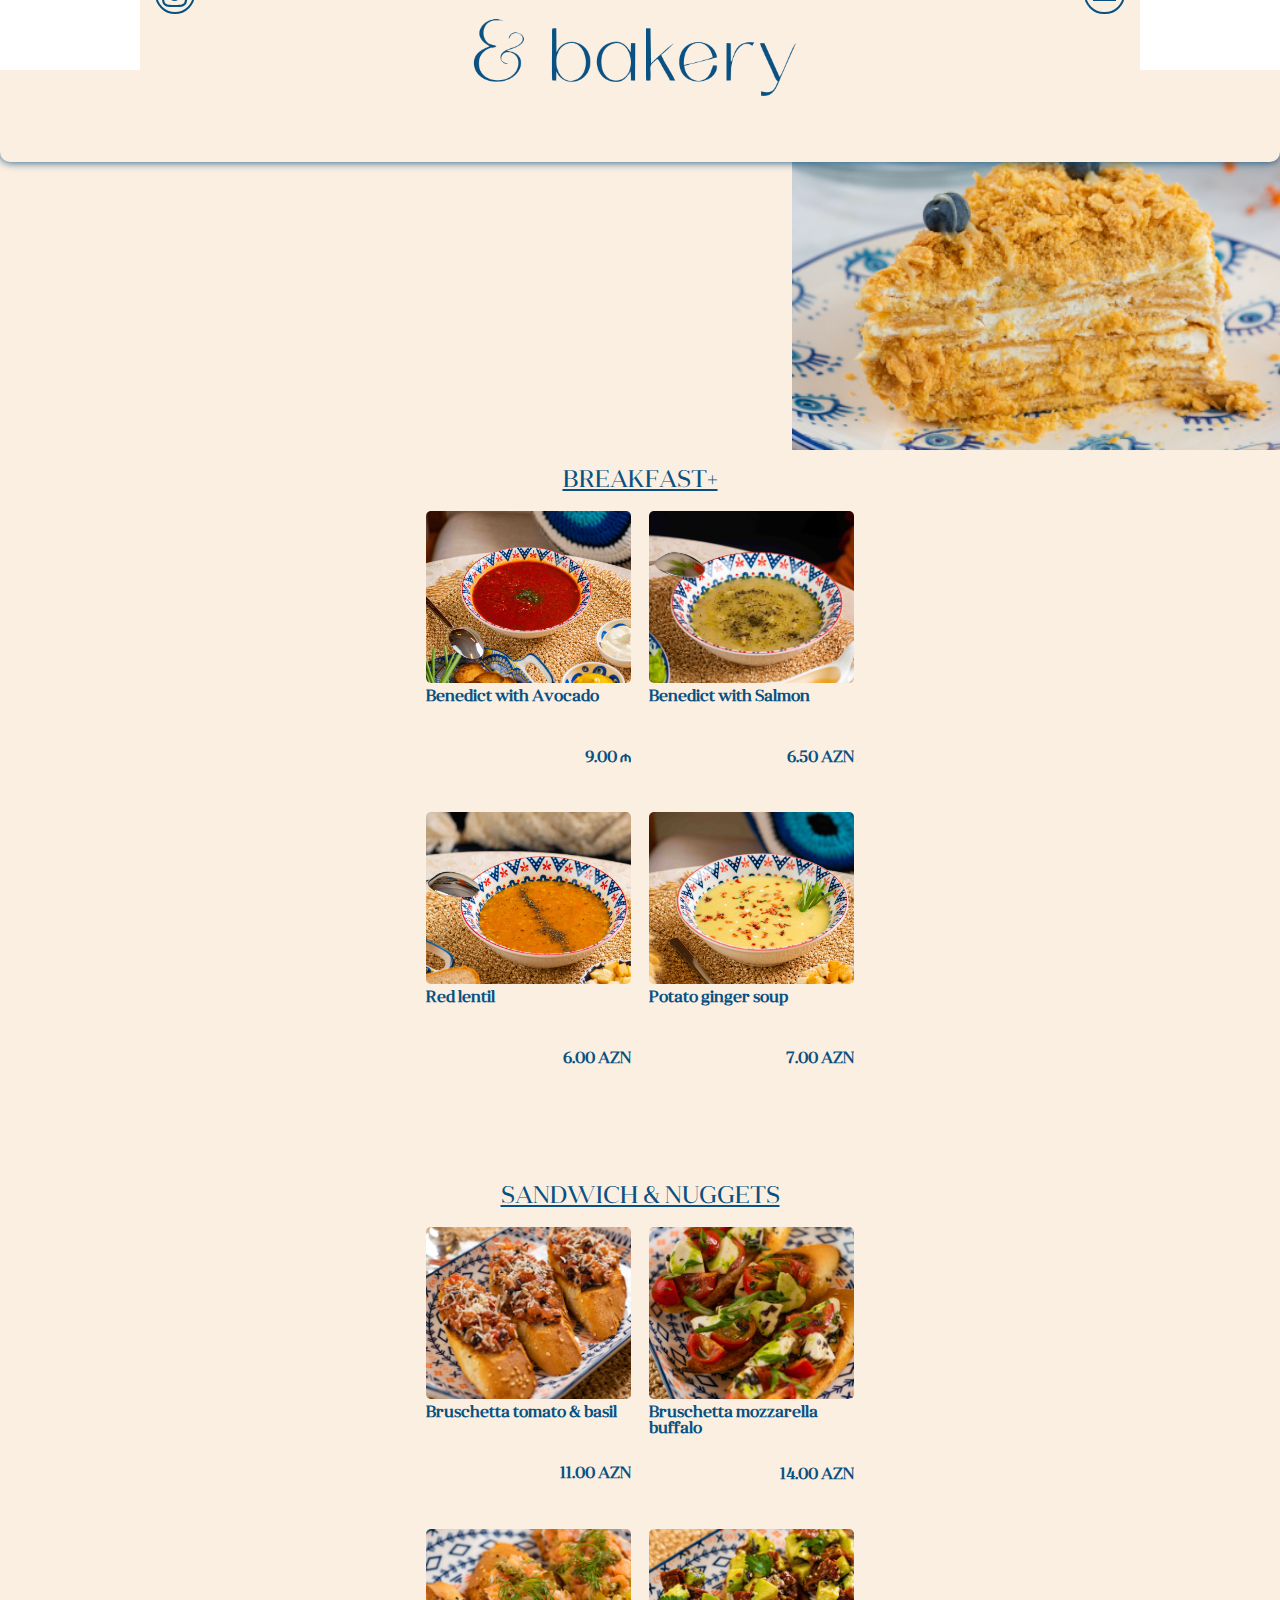
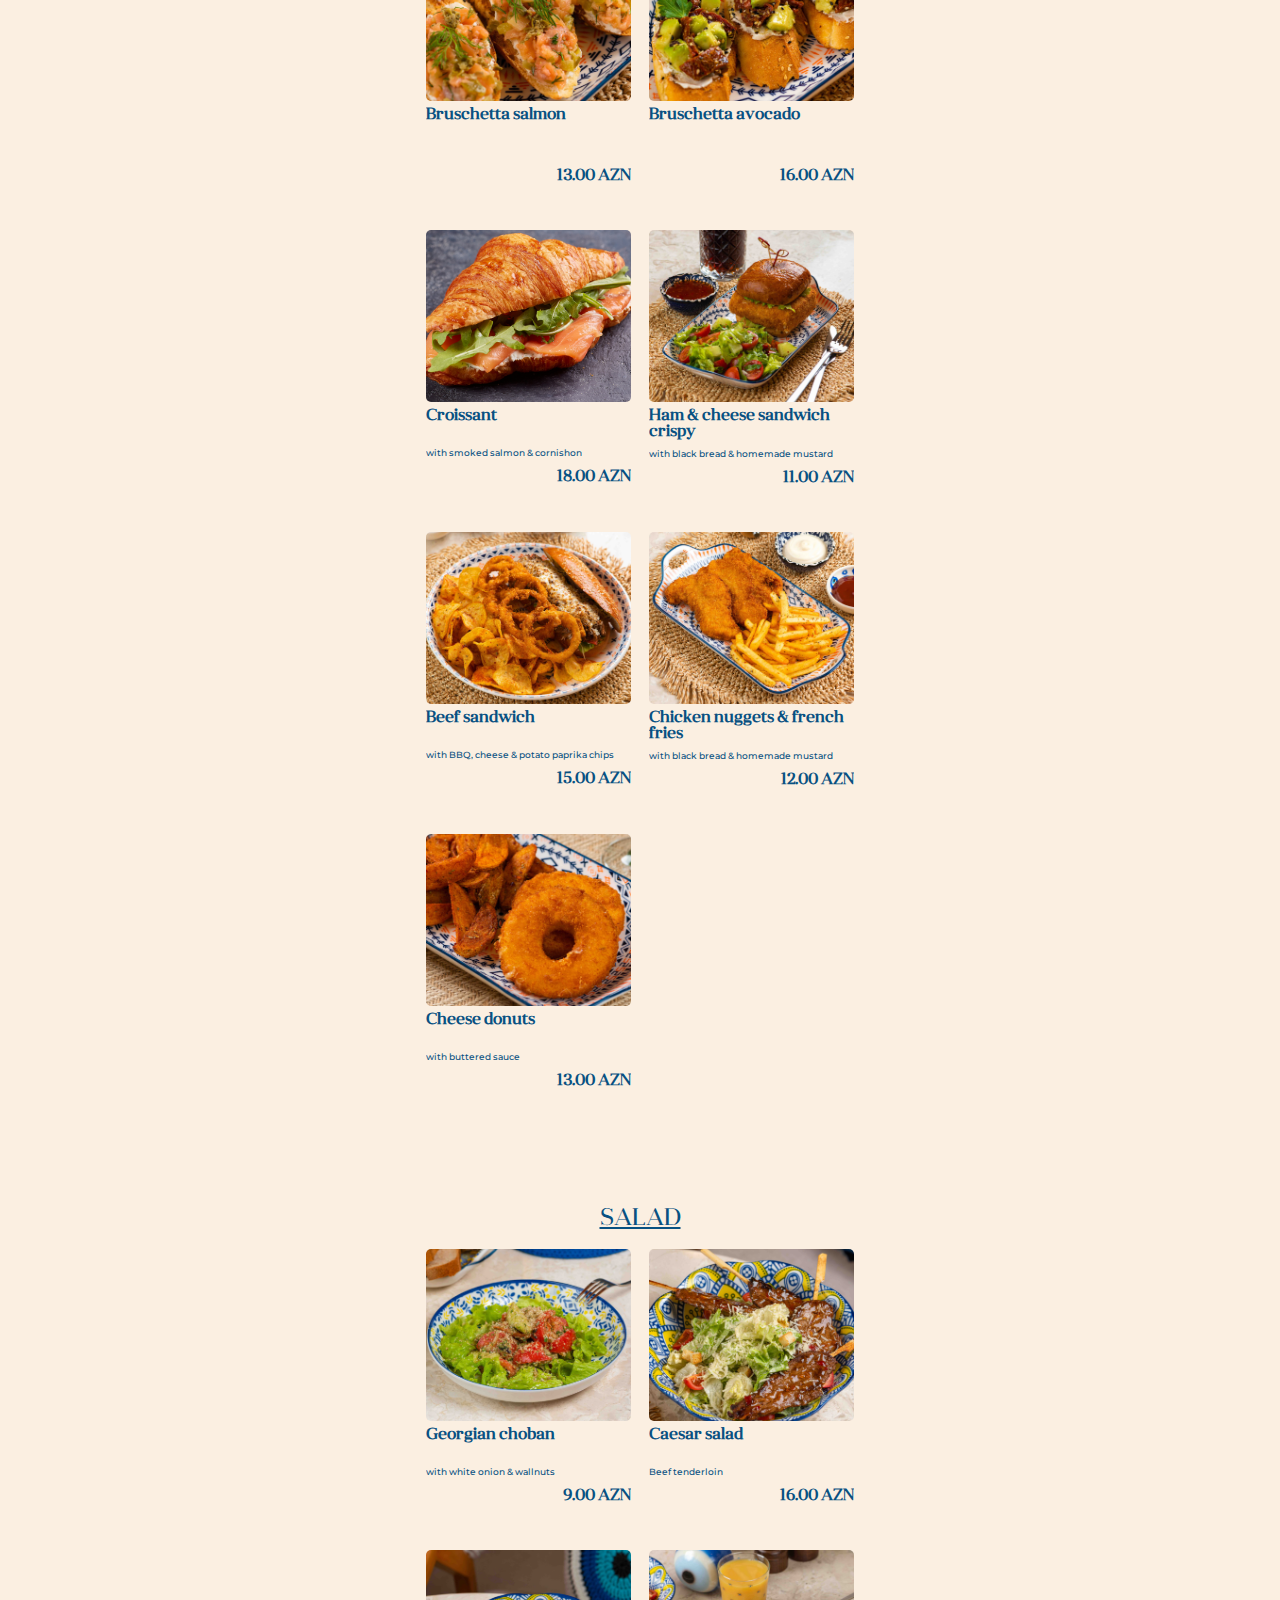
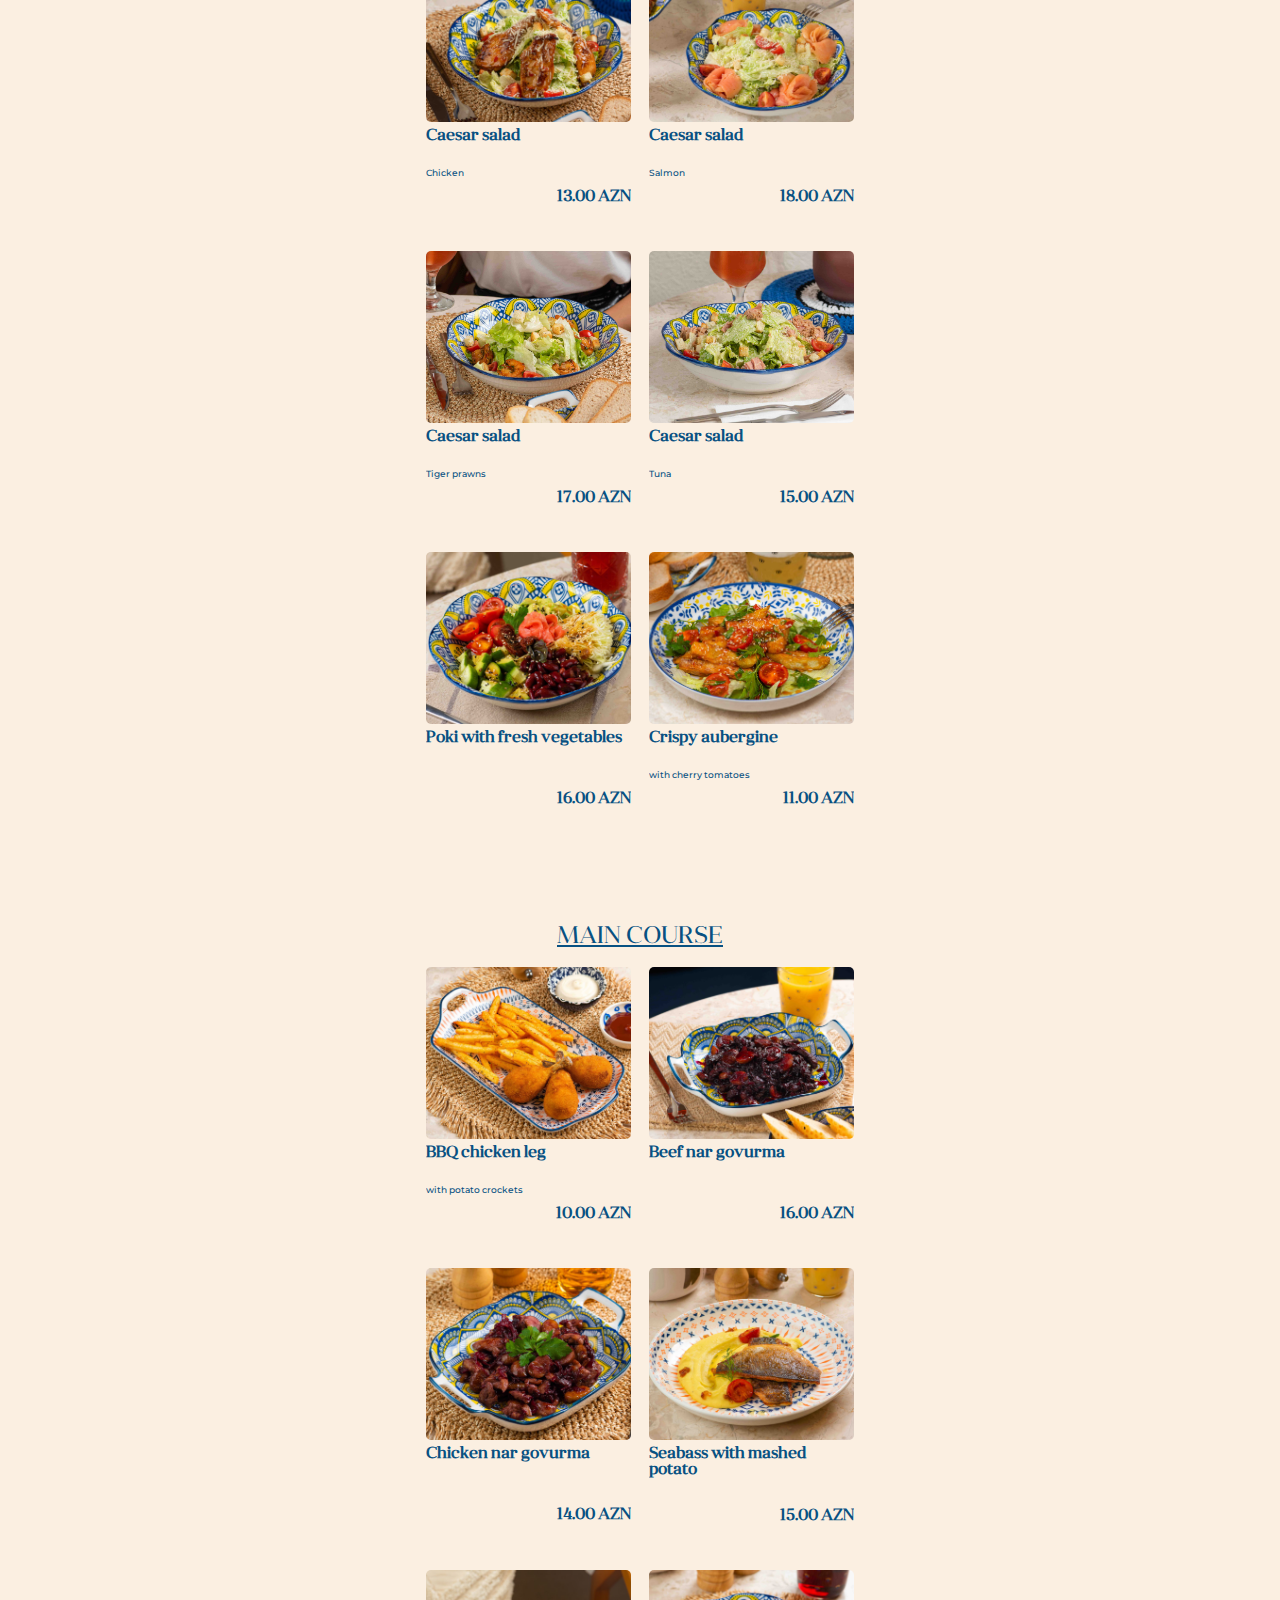
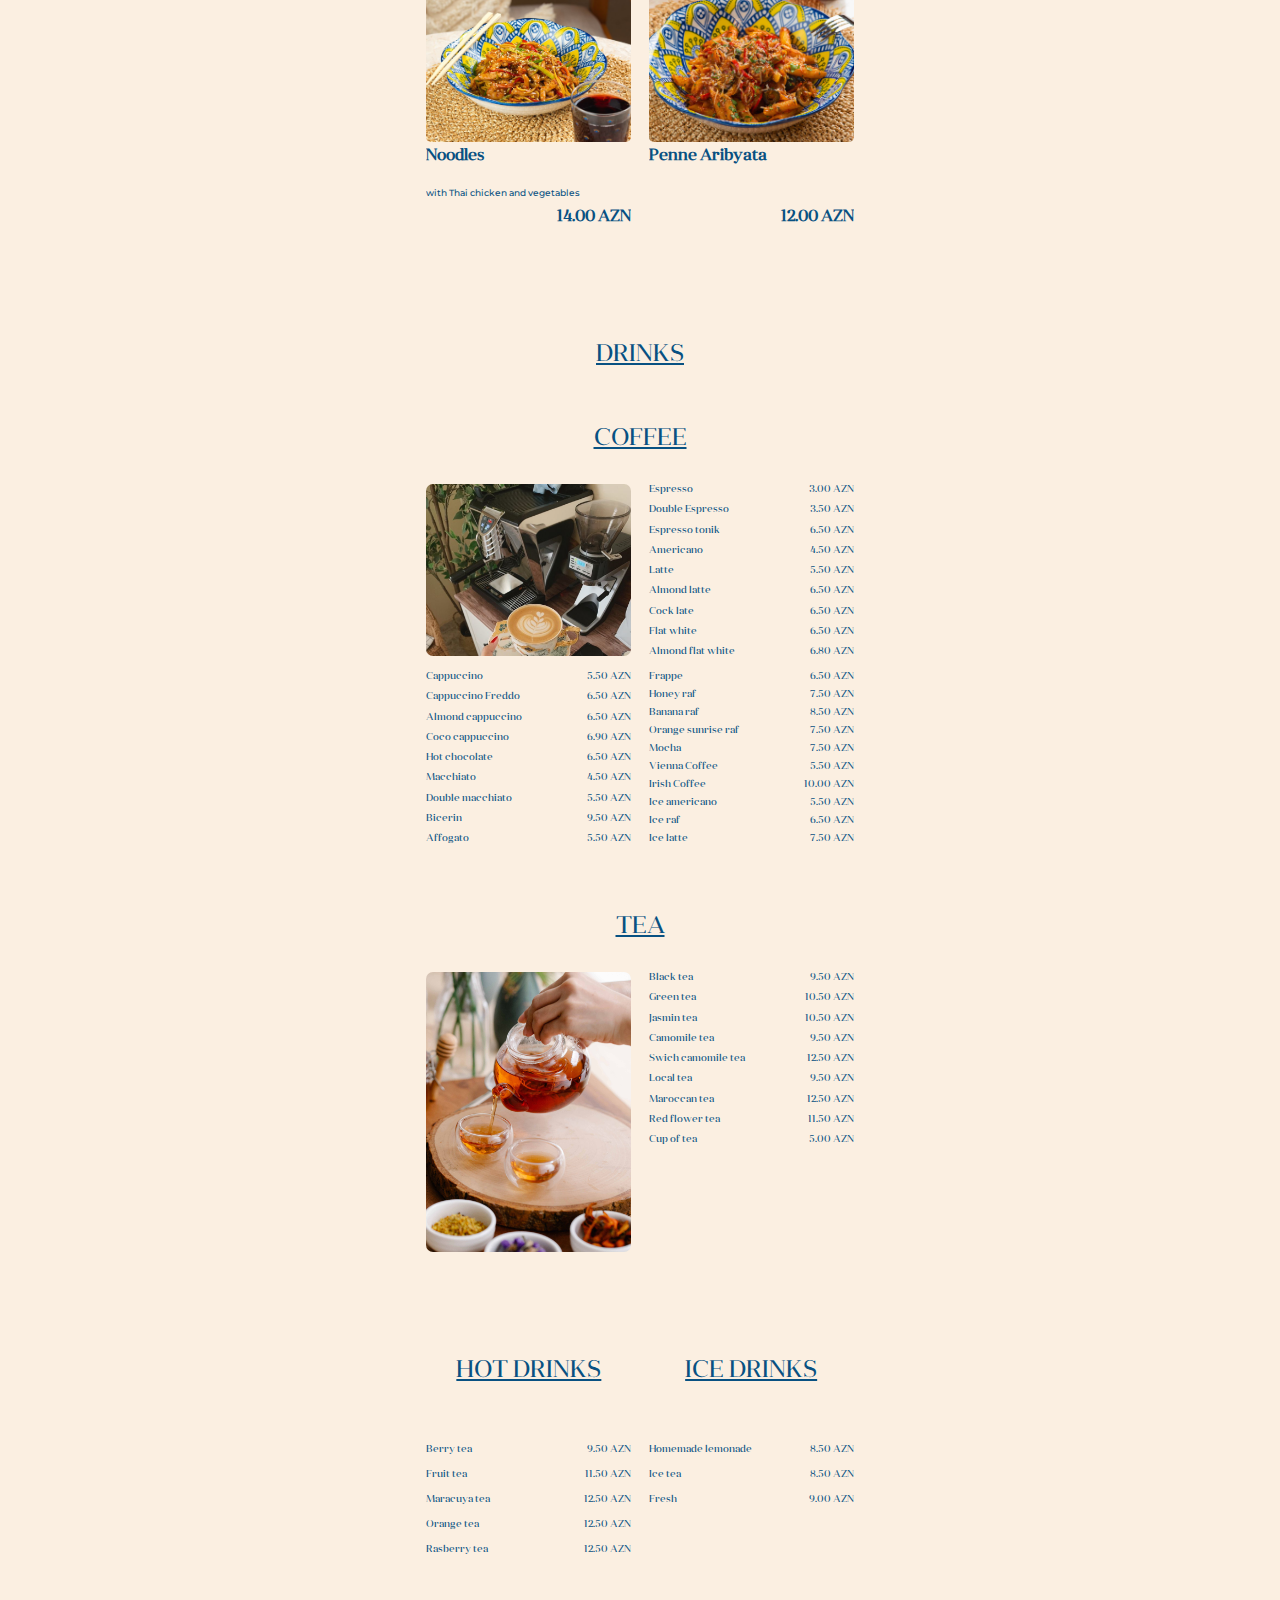
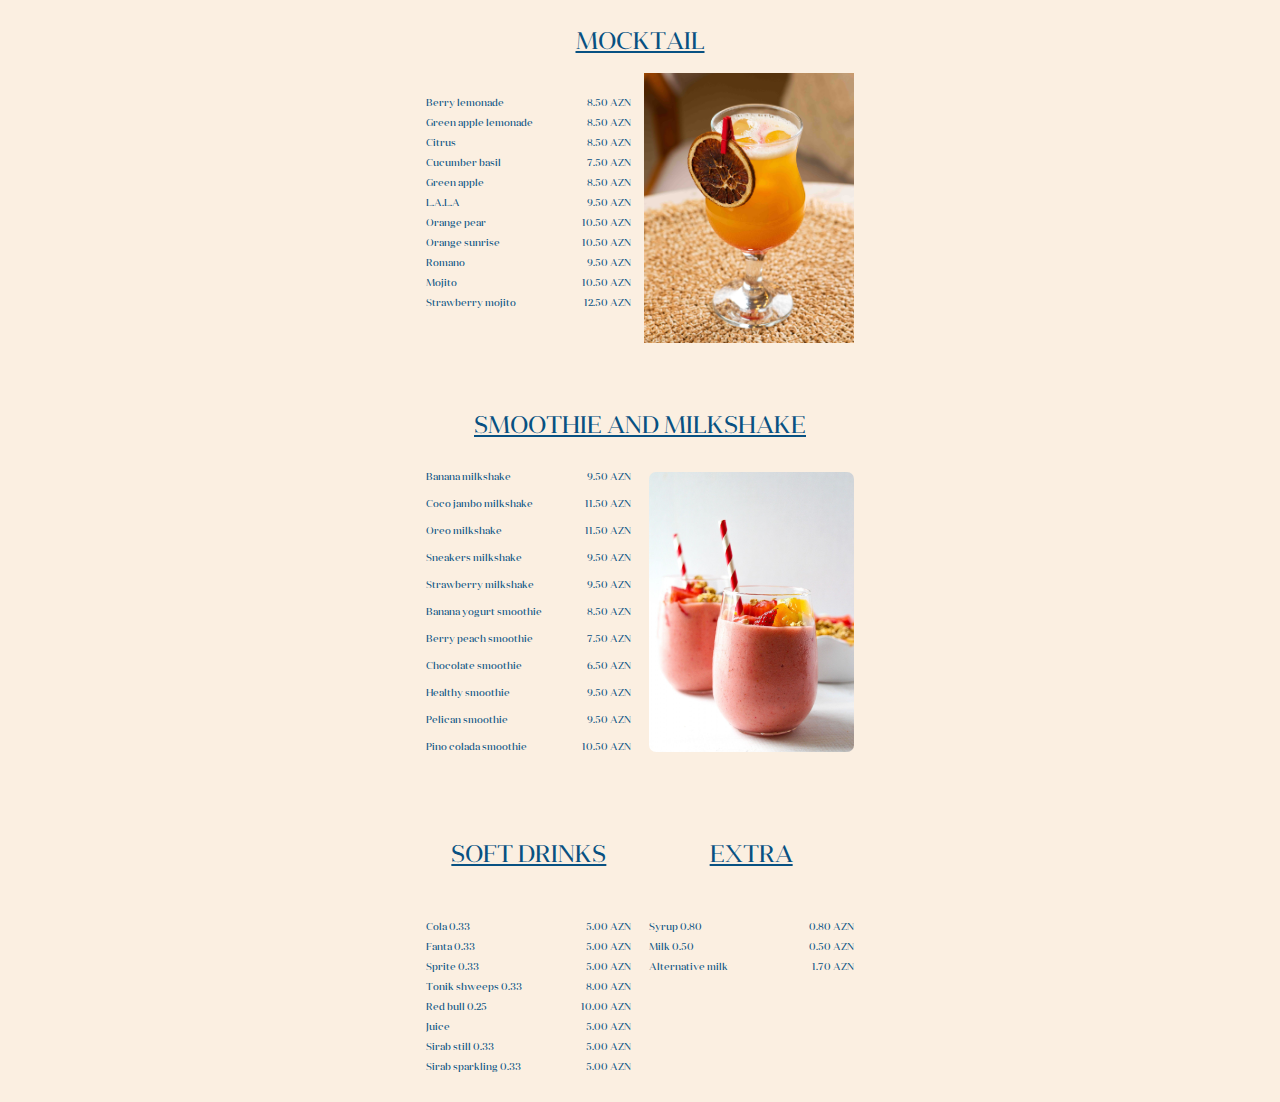
==== commit 80450d8c: "фввув" ====
--- a/en.html
+++ b/en.html
@@ -109,7 +109,7 @@
                             <p>Benedict with Avocado</p>
                         </div>
                         <div class="product__element__desc">
-                            <p>With black bread & homemade mustard</p>
+                            <p></p>
                         </div>
                         <div class="product__element__price">
                             <p>9.00 ₼</p>
@@ -123,7 +123,7 @@
                         </div>
 
                         <div class="product__element__name">
-                            <p>Dushbere</p>
+                            <p>Benedict with Salmon</p>
                         </div>
                         <div class="product__element__desc">
                             <p> </p>
